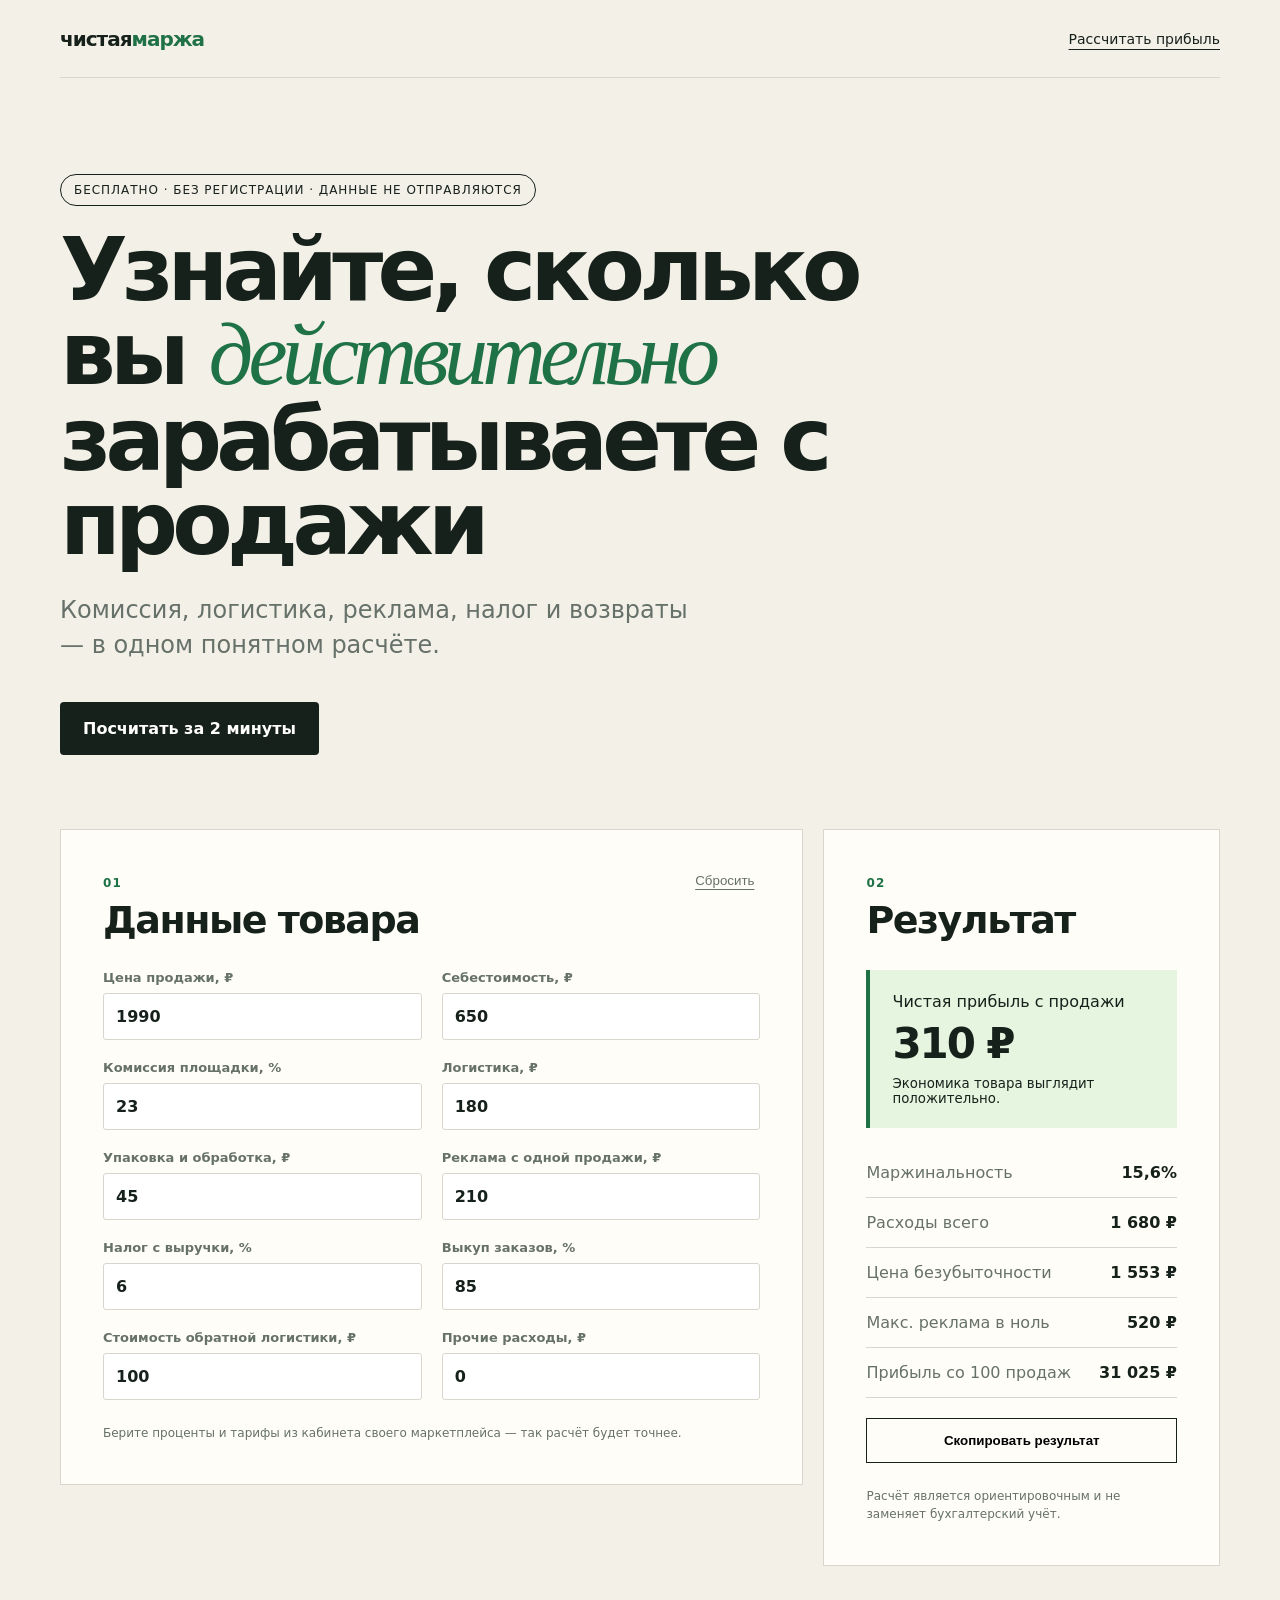
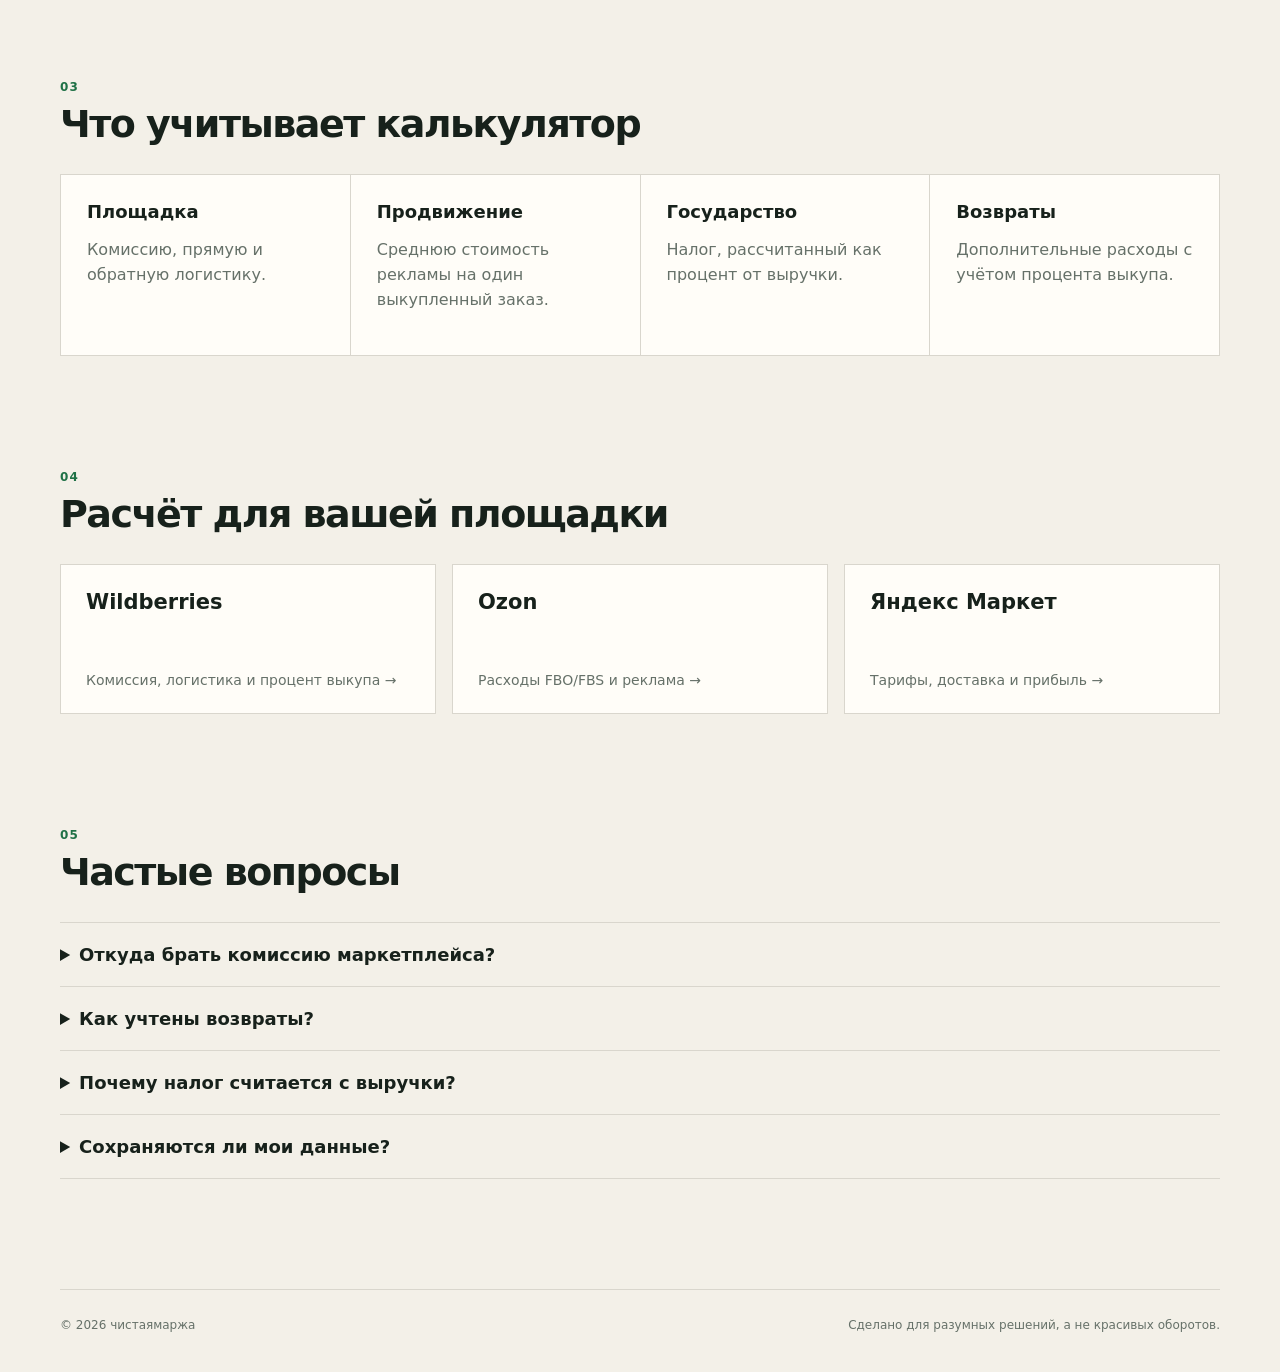
==== index.html @ b303d1b2 "Add SEO landing pages and local persistence" ====
<!doctype html>
<html lang="ru">
<head>
  <meta charset="UTF-8">
  <meta name="viewport" content="width=device-width, initial-scale=1.0">
  <meta name="description" content="Бесплатный калькулятор чистой прибыли продавца маркетплейса: комиссия, логистика, реклама, налог и возвраты.">
  <meta name="robots" content="index,follow">
  <meta property="og:title" content="Чистая маржа — калькулятор прибыли маркетплейса">
  <meta property="og:description" content="Посчитайте реальную прибыль товара с учётом комиссии, логистики, рекламы, налога и возвратов.">
  <meta property="og:type" content="website">
  <meta property="og:url" content="https://texyty.github.io/chistaya-marzha/">
  <link rel="canonical" href="https://texyty.github.io/chistaya-marzha/">
  <link rel="icon" href="favicon.svg" type="image/svg+xml">
  <title>Чистая маржа — калькулятор прибыли маркетплейса</title>
  <link rel="stylesheet" href="styles.css">
  <script type="application/ld+json">
  {"@context":"https://schema.org","@type":"WebApplication","name":"Чистая маржа","url":"https://texyty.github.io/chistaya-marzha/","applicationCategory":"BusinessApplication","operatingSystem":"Any","offers":{"@type":"Offer","price":"0","priceCurrency":"RUB"},"description":"Калькулятор чистой прибыли продавца маркетплейса."}
  </script>
</head>
<body>
  <header class="topbar">
    <a class="brand" href="#">чистая<span>маржа</span></a>
    <a class="ghost-link" href="#calculator">Рассчитать прибыль</a>
  </header>

  <main>
    <section class="hero">
      <div class="eyebrow">Бесплатно · без регистрации · данные не отправляются</div>
      <h1>Узнайте, сколько вы <em>действительно</em> зарабатываете с продажи</h1>
      <p>Комиссия, логистика, реклама, налог и возвраты — в одном понятном расчёте.</p>
      <a class="primary" href="#calculator">Посчитать за 2 минуты</a>
    </section>

    <section class="calculator" id="calculator">
      <form class="panel" id="profit-form">
        <div class="panel-heading">
          <div>
            <span class="step">01</span>
            <h2>Данные товара</h2>
          </div>
          <button class="text-button" id="reset-button" type="button">Сбросить</button>
        </div>

        <div class="fields">
          <label>Цена продажи, ₽<input name="price" type="number" min="0" step="1" value="1990" required></label>
          <label>Себестоимость, ₽<input name="cost" type="number" min="0" step="1" value="650" required></label>
          <label>Комиссия площадки, %<input name="commission" type="number" min="0" max="100" step="0.1" value="23"></label>
          <label>Логистика, ₽<input name="logistics" type="number" min="0" step="1" value="180"></label>
          <label>Упаковка и обработка, ₽<input name="handling" type="number" min="0" step="1" value="45"></label>
          <label>Реклама с одной продажи, ₽<input name="ads" type="number" min="0" step="1" value="210"></label>
          <label>Налог с выручки, %<input name="tax" type="number" min="0" max="100" step="0.1" value="6"></label>
          <label>Выкуп заказов, %<input name="buyout" type="number" min="1" max="100" step="1" value="85"></label>
          <label>Стоимость обратной логистики, ₽<input name="returnLogistics" type="number" min="0" step="1" value="100"></label>
          <label>Прочие расходы, ₽<input name="other" type="number" min="0" step="1" value="0"></label>
        </div>
        <p class="hint">Берите проценты и тарифы из кабинета своего маркетплейса — так расчёт будет точнее.</p>
      </form>

      <aside class="result panel" aria-live="polite">
        <span class="step">02</span>
        <h2>Результат</h2>
        <div class="profit-card positive" id="profit-card">
          <span>Чистая прибыль с продажи</span>
          <strong id="profit">—</strong>
          <small id="verdict">—</small>
        </div>
        <dl class="metrics">
          <div><dt>Маржинальность</dt><dd id="margin">—</dd></div>
          <div><dt>Расходы всего</dt><dd id="expenses">—</dd></div>
          <div><dt>Цена безубыточности</dt><dd id="break-even">—</dd></div>
          <div><dt>Макс. реклама в ноль</dt><dd id="max-ads">—</dd></div>
          <div><dt>Прибыль со 100 продаж</dt><dd id="profit-100">—</dd></div>
        </dl>
        <button class="secondary" id="copy-button" type="button">Скопировать результат</button>
        <p class="microcopy">Расчёт является ориентировочным и не заменяет бухгалтерский учёт.</p>
      </aside>
    </section>

    <section class="explanation">
      <span class="step">03</span>
      <h2>Что учитывает калькулятор</h2>
      <div class="cards">
        <article><b>Площадка</b><p>Комиссию, прямую и обратную логистику.</p></article>
        <article><b>Продвижение</b><p>Среднюю стоимость рекламы на один выкупленный заказ.</p></article>
        <article><b>Государство</b><p>Налог, рассчитанный как процент от выручки.</p></article>
        <article><b>Возвраты</b><p>Дополнительные расходы с учётом процента выкупа.</p></article>
      </div>
    </section>

    <section class="marketplaces">
      <span class="step">04</span>
      <h2>Расчёт для вашей площадки</h2>
      <div class="platform-links">
        <a href="kalkulyator-wildberries.html"><b>Wildberries</b><span>Комиссия, логистика и процент выкупа →</span></a>
        <a href="kalkulyator-ozon.html"><b>Ozon</b><span>Расходы FBO/FBS и реклама →</span></a>
        <a href="kalkulyator-yandex-market.html"><b>Яндекс Маркет</b><span>Тарифы, доставка и прибыль →</span></a>
      </div>
    </section>

    <section class="faq">
      <span class="step">05</span>
      <h2>Частые вопросы</h2>
      <details><summary>Откуда брать комиссию маркетплейса?</summary><p>Из актуального раздела тарифов в личном кабинете. Комиссия зависит от площадки, категории товара и схемы работы.</p></details>
      <details><summary>Как учтены возвраты?</summary><p>Калькулятор оценивает расходы на обратную логистику относительно одной успешной продажи с учётом указанного процента выкупа.</p></details>
      <details><summary>Почему налог считается с выручки?</summary><p>Такой расчёт подходит для налоговых режимов, где базой является доход. Если налог считается иначе, внесите его среднюю сумму в прочие расходы.</p></details>
      <details><summary>Сохраняются ли мои данные?</summary><p>Значения сохраняются только в браузере на вашем устройстве и не передаются на сервер.</p></details>
    </section>
  </main>

  <footer><span>© 2026 чистаямаржа</span><span>Сделано для разумных решений, а не красивых оборотов.</span></footer>
  <script src="app.js"></script>
</body>
</html>
---- styles.css ----
:root {
  --ink: #17211b;
  --muted: #667169;
  --paper: #f3f0e8;
  --card: #fffdf8;
  --line: #d9d6cd;
  --green: #1f7146;
  --lime: #d9ff68;
  --red: #a3392f;
}
* { box-sizing: border-box; }
html { scroll-behavior: smooth; }
body { margin: 0; background: var(--paper); color: var(--ink); font-family: Inter, ui-sans-serif, system-ui, -apple-system, "Segoe UI", sans-serif; }
.topbar, main, footer { width: min(1160px, calc(100% - 40px)); margin-inline: auto; }
.topbar { height: 78px; display: flex; align-items: center; justify-content: space-between; border-bottom: 1px solid var(--line); }
.brand { color: var(--ink); text-decoration: none; font-size: 20px; font-weight: 850; letter-spacing: -1px; }
.brand span { color: var(--green); }
.ghost-link { color: var(--ink); text-underline-offset: 5px; font-size: 14px; }
.hero { padding: 96px 0 74px; max-width: 900px; }
.eyebrow { display: inline-block; margin-bottom: 22px; border: 1px solid var(--ink); border-radius: 999px; padding: 8px 13px; font-size: 12px; text-transform: uppercase; letter-spacing: .08em; }
h1 { font-size: clamp(45px, 7vw, 88px); letter-spacing: -.065em; line-height: .96; margin: 0 0 26px; }
h1 em { color: var(--green); font-family: Georgia, serif; font-weight: 500; }
.hero p { max-width: 650px; color: var(--muted); font-size: clamp(18px, 2.2vw, 24px); line-height: 1.45; }
.primary { display: inline-block; margin-top: 16px; padding: 17px 23px; background: var(--ink); color: white; border-radius: 4px; text-decoration: none; font-weight: 750; }
.calculator { display: grid; grid-template-columns: minmax(0, 1.5fr) minmax(320px, .8fr); gap: 20px; align-items: start; }
.panel { background: var(--card); border: 1px solid var(--line); padding: clamp(22px, 4vw, 42px); }
.panel-heading { display: flex; justify-content: space-between; align-items: start; }
.step { font-size: 12px; font-weight: 800; color: var(--green); letter-spacing: .1em; }
h2 { font-size: clamp(26px, 3vw, 38px); margin: 7px 0 28px; letter-spacing: -.04em; }
.text-button { border: 0; background: transparent; text-decoration: underline; text-underline-offset: 4px; color: var(--muted); cursor: pointer; }
.fields { display: grid; grid-template-columns: 1fr 1fr; gap: 20px; }
label { color: var(--muted); font-size: 13px; font-weight: 650; }
input { width: 100%; margin-top: 8px; border: 1px solid var(--line); border-radius: 3px; padding: 13px 12px; background: white; color: var(--ink); font: inherit; font-size: 16px; outline: none; }
input:focus { border-color: var(--green); box-shadow: 0 0 0 3px rgba(31, 113, 70, .1); }
.hint, .microcopy { color: var(--muted); font-size: 12px; line-height: 1.5; margin: 24px 0 0; }
.result { position: sticky; top: 20px; }
.profit-card { padding: 22px; background: #e5f5df; border-left: 4px solid var(--green); }
.profit-card.negative { background: #f9e4df; border-color: var(--red); }
.profit-card span, .profit-card small { display: block; }
.profit-card strong { display: block; margin: 8px 0; font-size: 42px; letter-spacing: -.05em; }
.metrics { margin: 20px 0; }
.metrics div { display: flex; justify-content: space-between; gap: 20px; padding: 15px 0; border-bottom: 1px solid var(--line); }
.metrics dt { color: var(--muted); }
.metrics dd { margin: 0; font-weight: 750; text-align: right; }
.secondary { width: 100%; border: 1px solid var(--ink); background: transparent; padding: 14px; font-weight: 750; cursor: pointer; }
.secondary:hover { background: var(--ink); color: white; }
.explanation { padding: 110px 0; }
.cards { display: grid; grid-template-columns: repeat(4, 1fr); gap: 1px; background: var(--line); border: 1px solid var(--line); }
.cards article { background: var(--card); padding: 26px; min-height: 160px; }
.cards b { font-size: 18px; }
.cards p { color: var(--muted); line-height: 1.55; }
.marketplaces, .faq { padding: 0 0 110px; }
.platform-links { display: grid; grid-template-columns: repeat(3, 1fr); gap: 16px; }
.platform-links a { display: flex; min-height: 150px; flex-direction: column; justify-content: space-between; padding: 25px; border: 1px solid var(--line); background: var(--card); color: var(--ink); text-decoration: none; transition: transform .18s ease, border-color .18s ease; }
.platform-links a:hover { transform: translateY(-3px); border-color: var(--green); }
.platform-links b { font-size: 21px; }
.platform-links span { color: var(--muted); font-size: 14px; }
.faq details { border-top: 1px solid var(--line); padding: 21px 0; }
.faq details:last-child { border-bottom: 1px solid var(--line); }
.faq summary { cursor: pointer; font-size: 18px; font-weight: 750; }
.faq details p { max-width: 760px; color: var(--muted); line-height: 1.6; }
.platform-page { max-width: 820px; padding: 90px 0 120px; }
.platform-page h1 { font-size: clamp(42px, 7vw, 76px); }
.platform-page h2 { margin-top: 55px; }
.platform-page p, .platform-page li { color: var(--muted); font-size: 17px; line-height: 1.7; }
.platform-page .primary { margin: 20px 0; }
footer { display: flex; justify-content: space-between; gap: 20px; padding: 28px 0 40px; border-top: 1px solid var(--line); color: var(--muted); font-size: 12px; }
@media (max-width: 820px) {
  .hero { padding-top: 64px; }
  .calculator { grid-template-columns: 1fr; }
  .result { position: static; }
  .cards { grid-template-columns: 1fr 1fr; }
  .platform-links { grid-template-columns: 1fr; }
}
@media (max-width: 520px) {
  .topbar, main, footer { width: min(100% - 24px, 1160px); }
  .fields, .cards { grid-template-columns: 1fr; }
  .panel { padding: 22px 18px; }
  footer { flex-direction: column; }
}
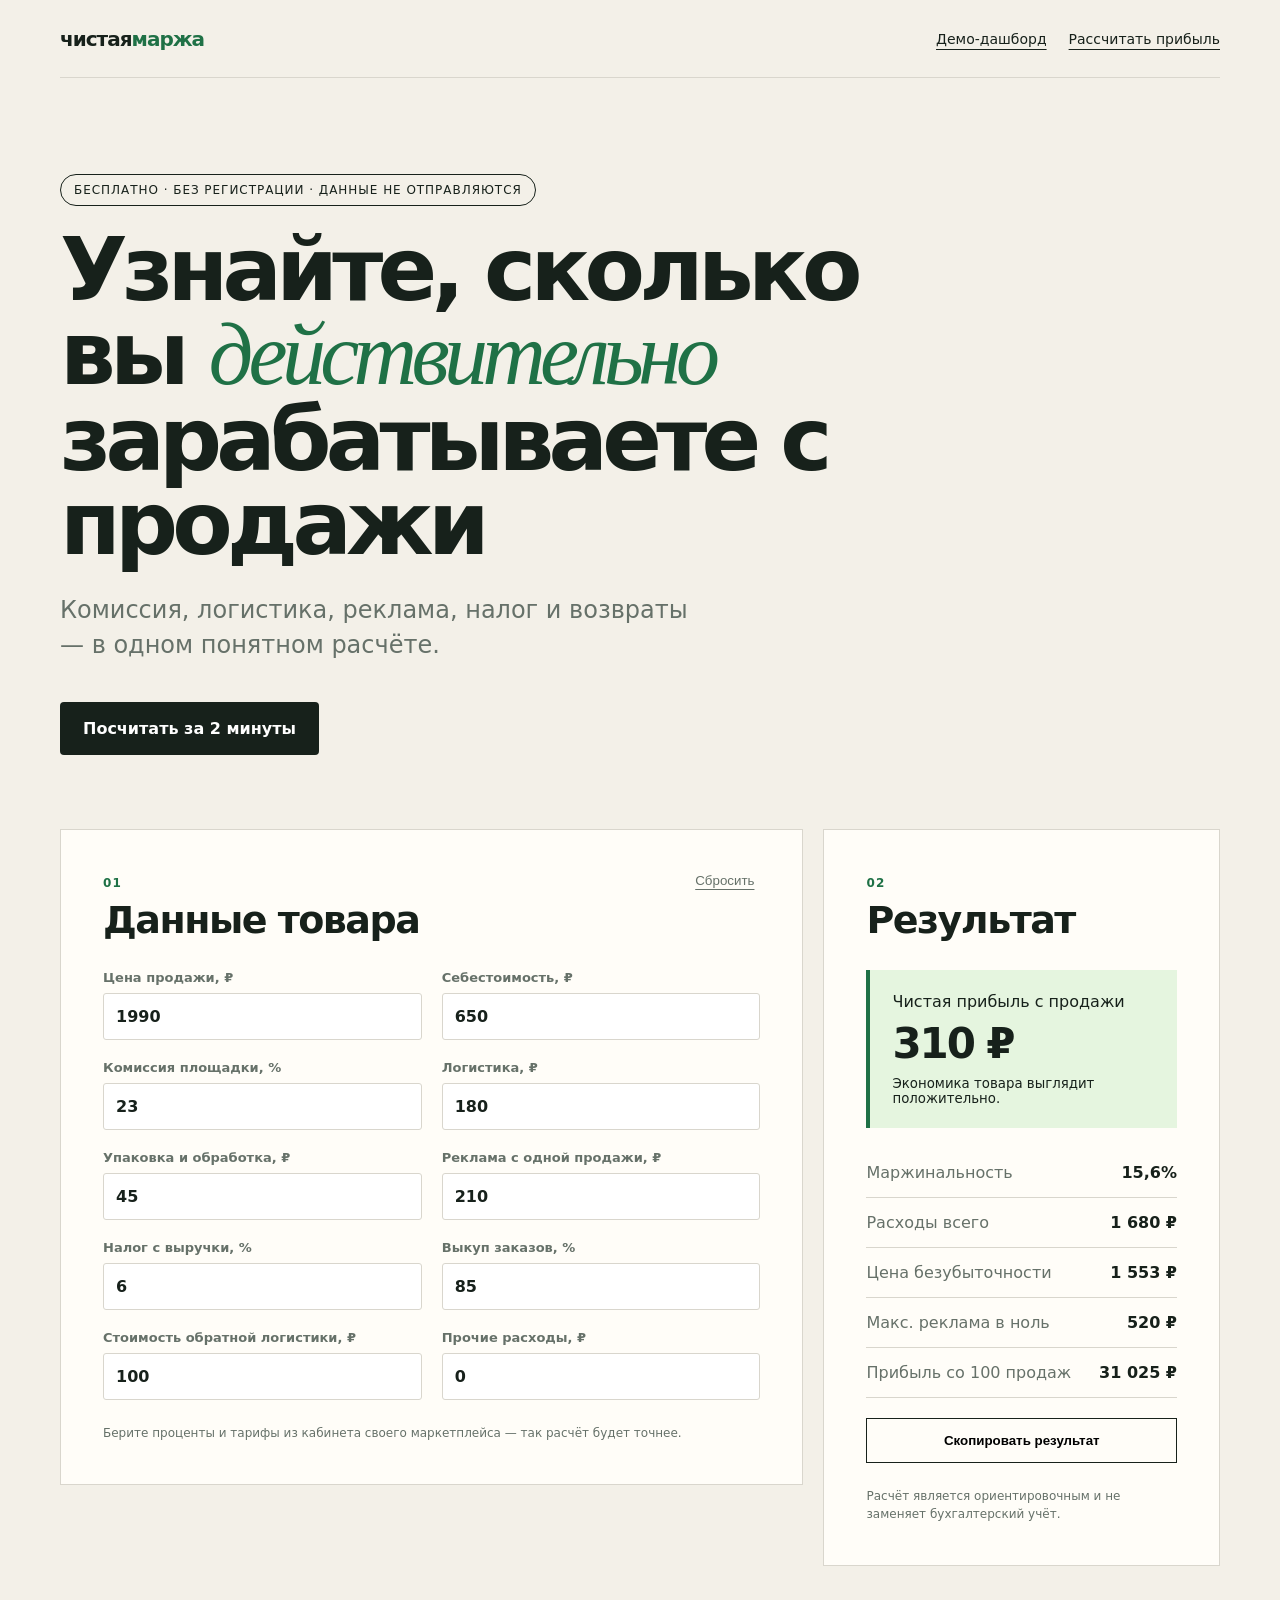
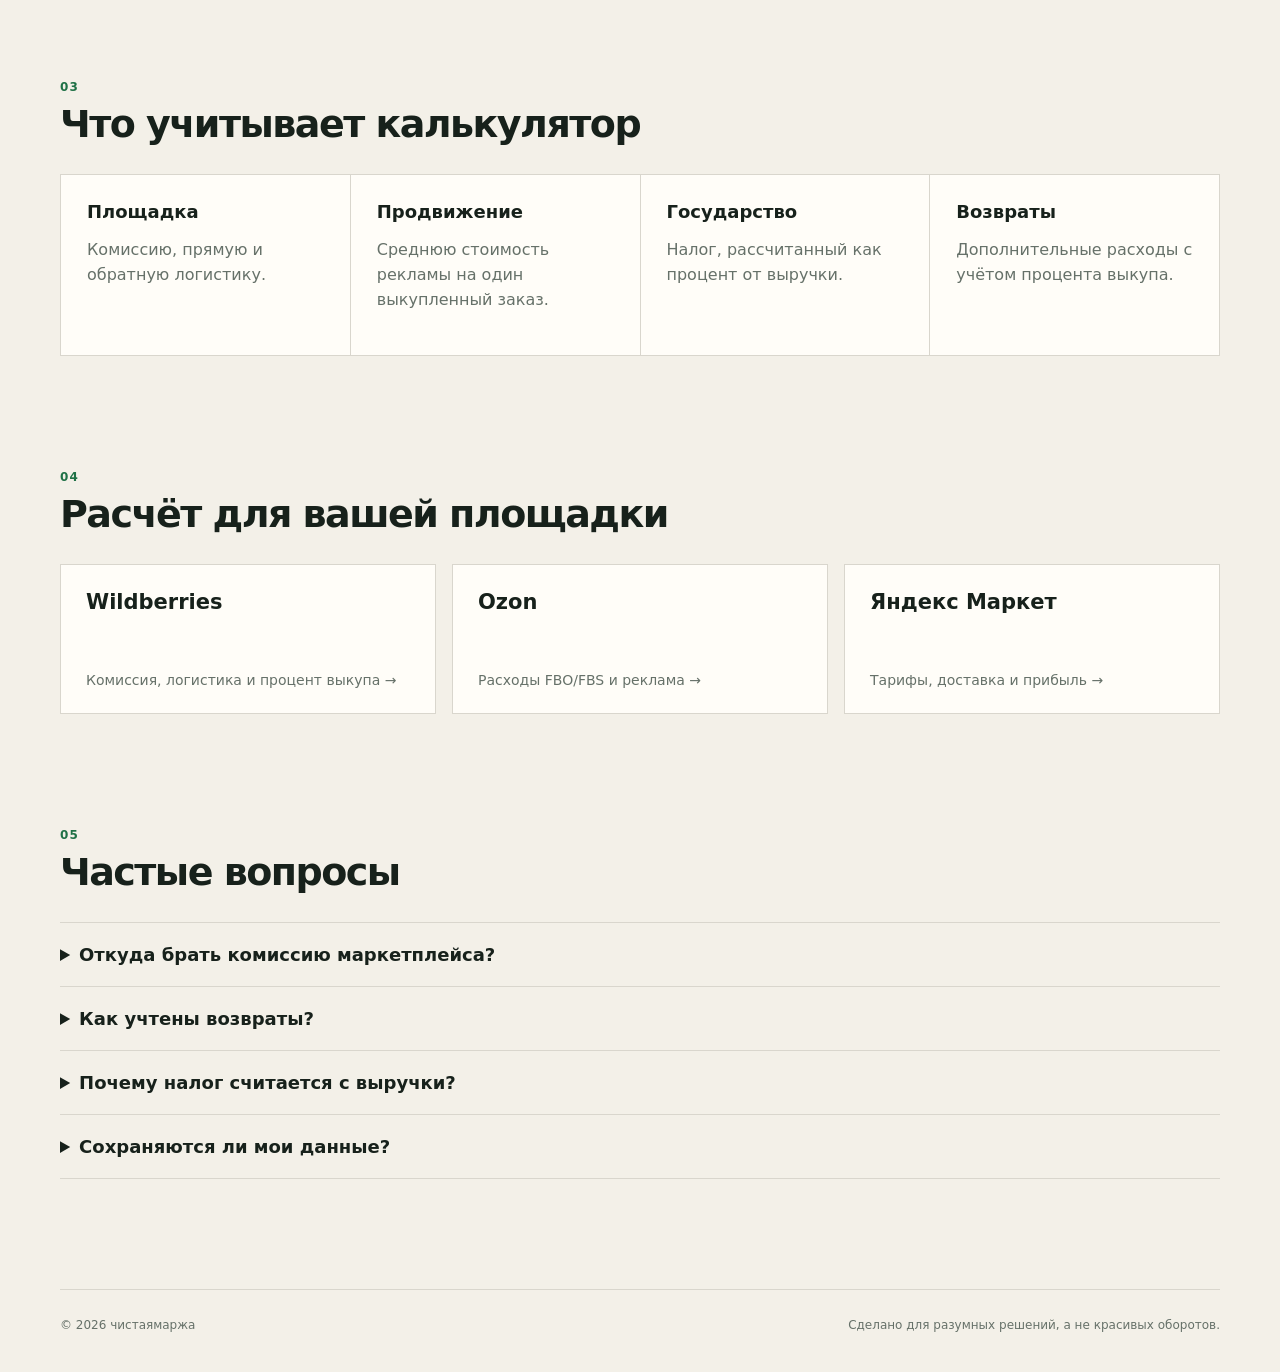
==== commit ef8e8203: "Add Ozon profitability dashboard demo" ====
--- a/index.html
+++ b/index.html
@@ -20,7 +20,7 @@
 <body>
   <header class="topbar">
     <a class="brand" href="#">чистая<span>маржа</span></a>
-    <a class="ghost-link" href="#calculator">Рассчитать прибыль</a>
+    <nav class="header-links"><a href="dashboard.html">Демо-дашборд</a><a class="ghost-link" href="#calculator">Рассчитать прибыль</a></nav>
   </header>
 
   <main>
--- a/styles.css
+++ b/styles.css
@@ -16,6 +16,8 @@
 .brand { color: var(--ink); text-decoration: none; font-size: 20px; font-weight: 850; letter-spacing: -1px; }
 .brand span { color: var(--green); }
 .ghost-link { color: var(--ink); text-underline-offset: 5px; font-size: 14px; }
+.header-links { display: flex; align-items: center; gap: 22px; }
+.header-links a { color: var(--ink); font-size: 14px; text-underline-offset: 5px; }
 .hero { padding: 96px 0 74px; max-width: 900px; }
 .eyebrow { display: inline-block; margin-bottom: 22px; border: 1px solid var(--ink); border-radius: 999px; padding: 8px 13px; font-size: 12px; text-transform: uppercase; letter-spacing: .08em; }
 h1 { font-size: clamp(45px, 7vw, 88px); letter-spacing: -.065em; line-height: .96; margin: 0 0 26px; }
@@ -77,4 +79,5 @@
   .fields, .cards { grid-template-columns: 1fr; }
   .panel { padding: 22px 18px; }
   footer { flex-direction: column; }
+  .header-links a:first-child { display: none; }
 }
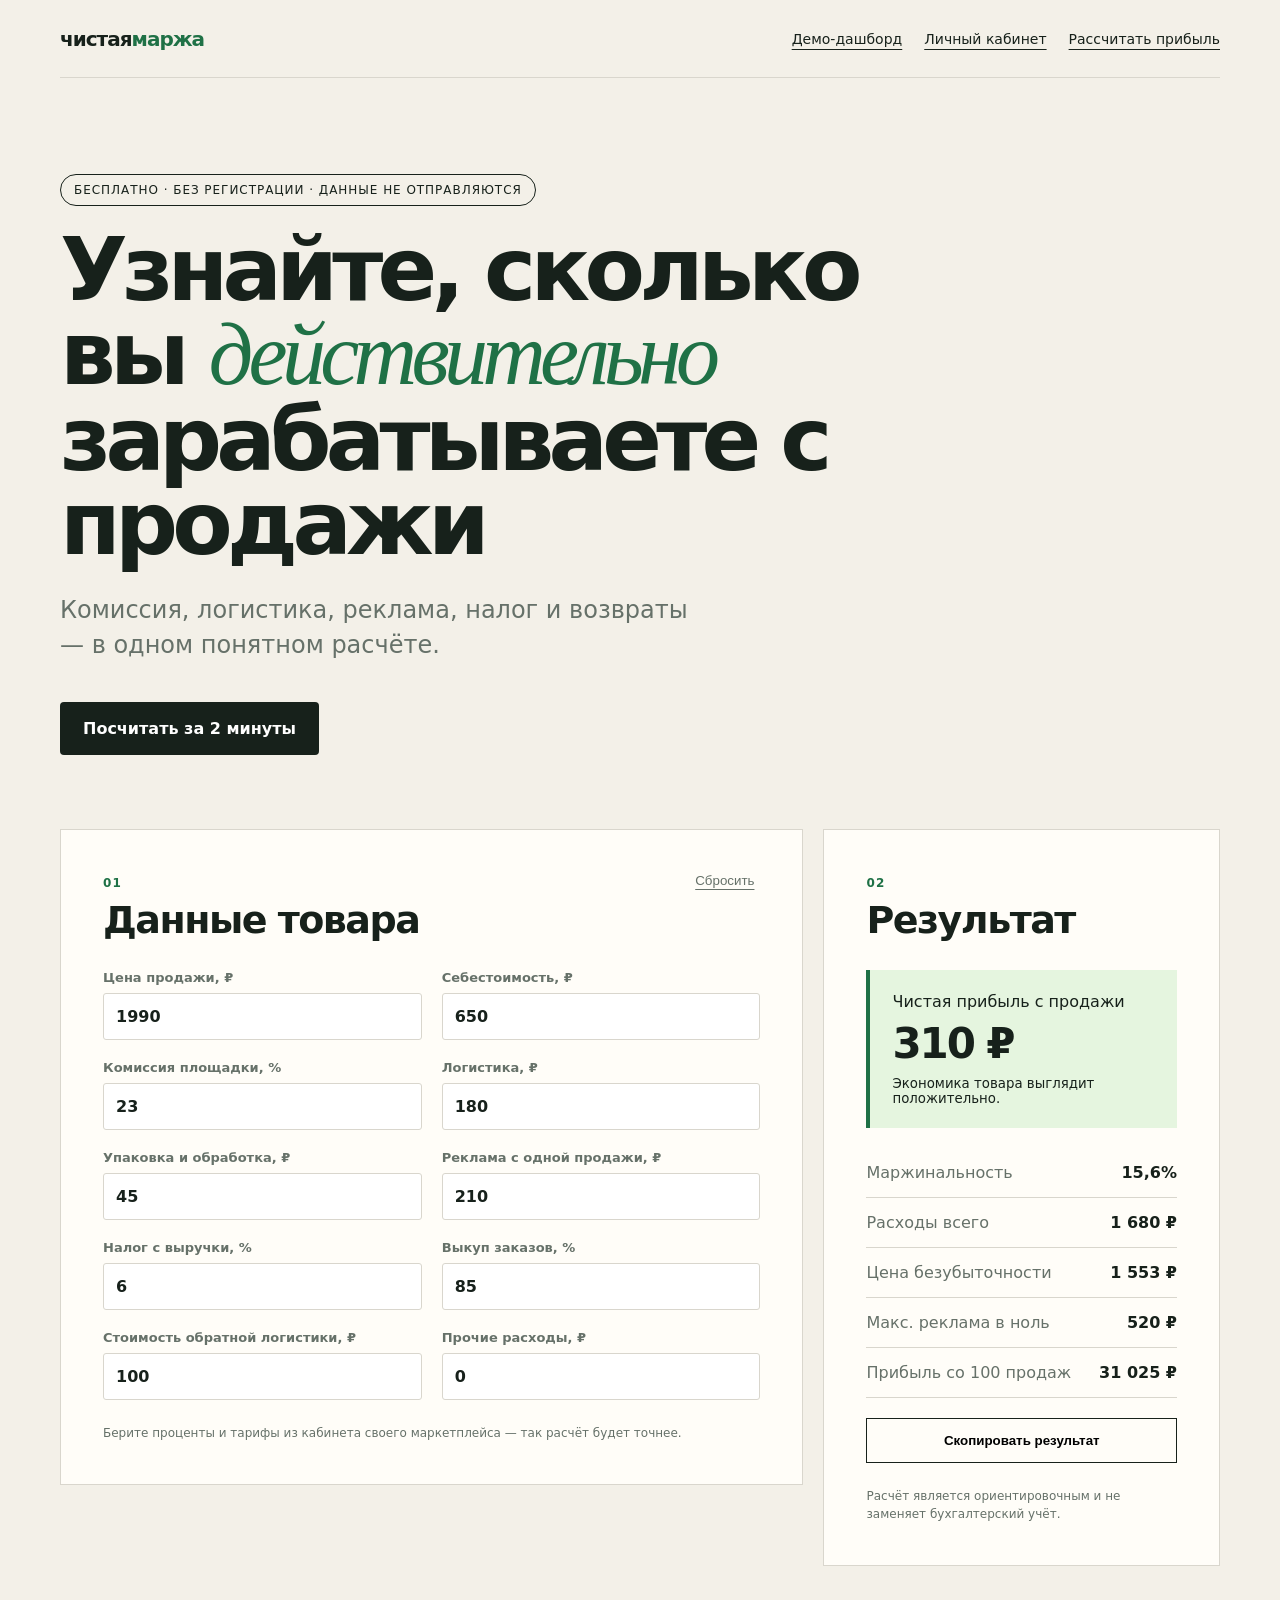
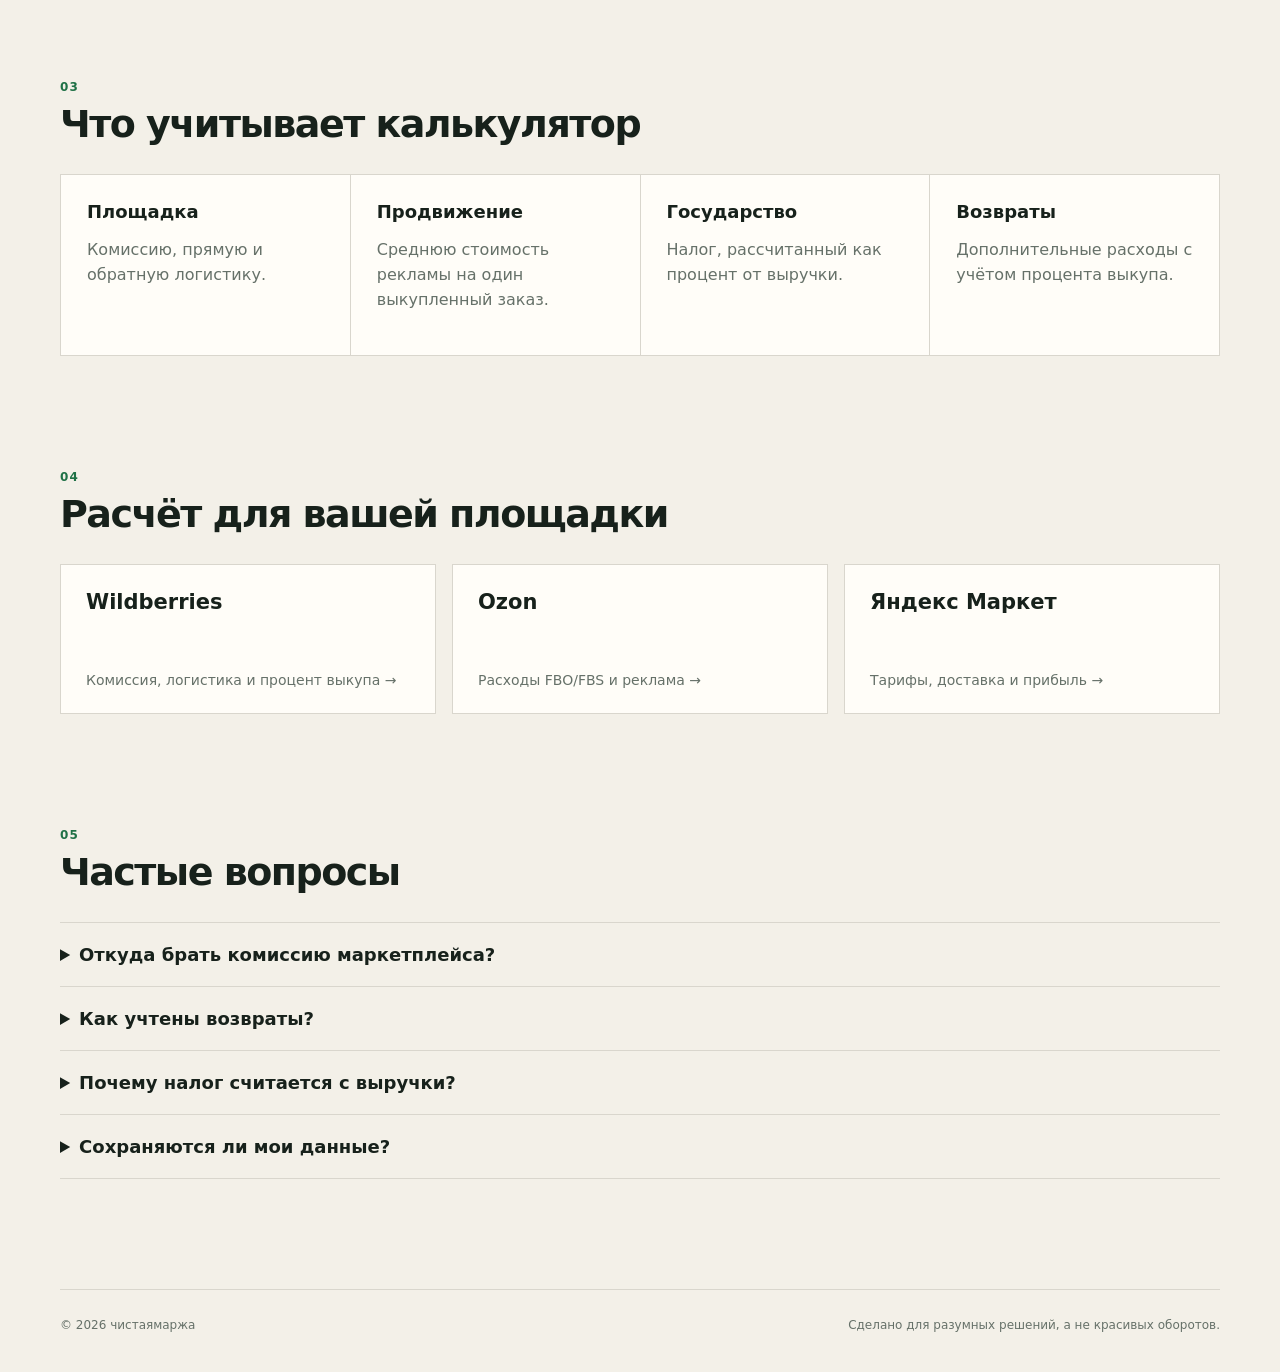
==== commit 066ff046: "Add account auth subscription UI and database schema" ====
--- a/index.html
+++ b/index.html
@@ -20,7 +20,7 @@
 <body>
   <header class="topbar">
     <a class="brand" href="#">чистая<span>маржа</span></a>
-    <nav class="header-links"><a href="dashboard.html">Демо-дашборд</a><a class="ghost-link" href="#calculator">Рассчитать прибыль</a></nav>
+    <nav class="header-links"><a href="dashboard.html">Демо-дашборд</a><a href="auth.html">Личный кабинет</a><a class="ghost-link" href="#calculator">Рассчитать прибыль</a></nav>
   </header>
 
   <main>
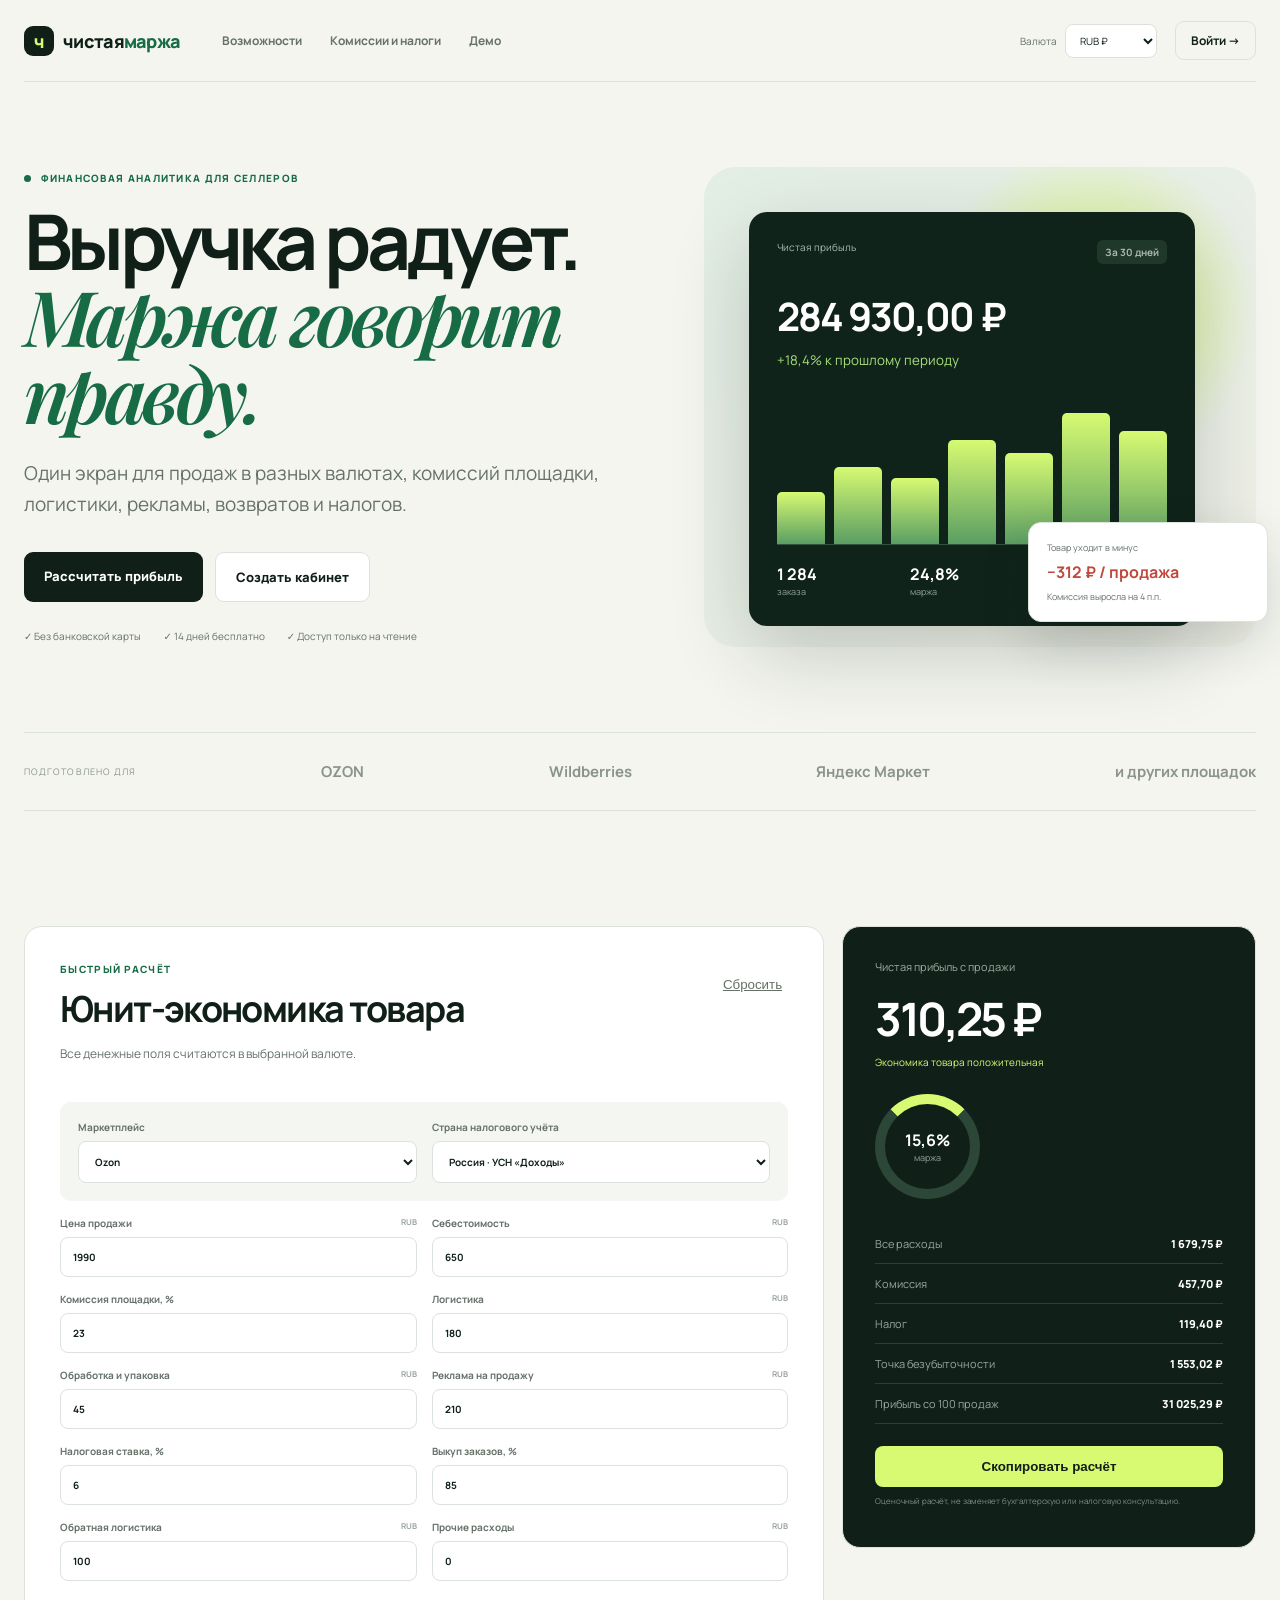
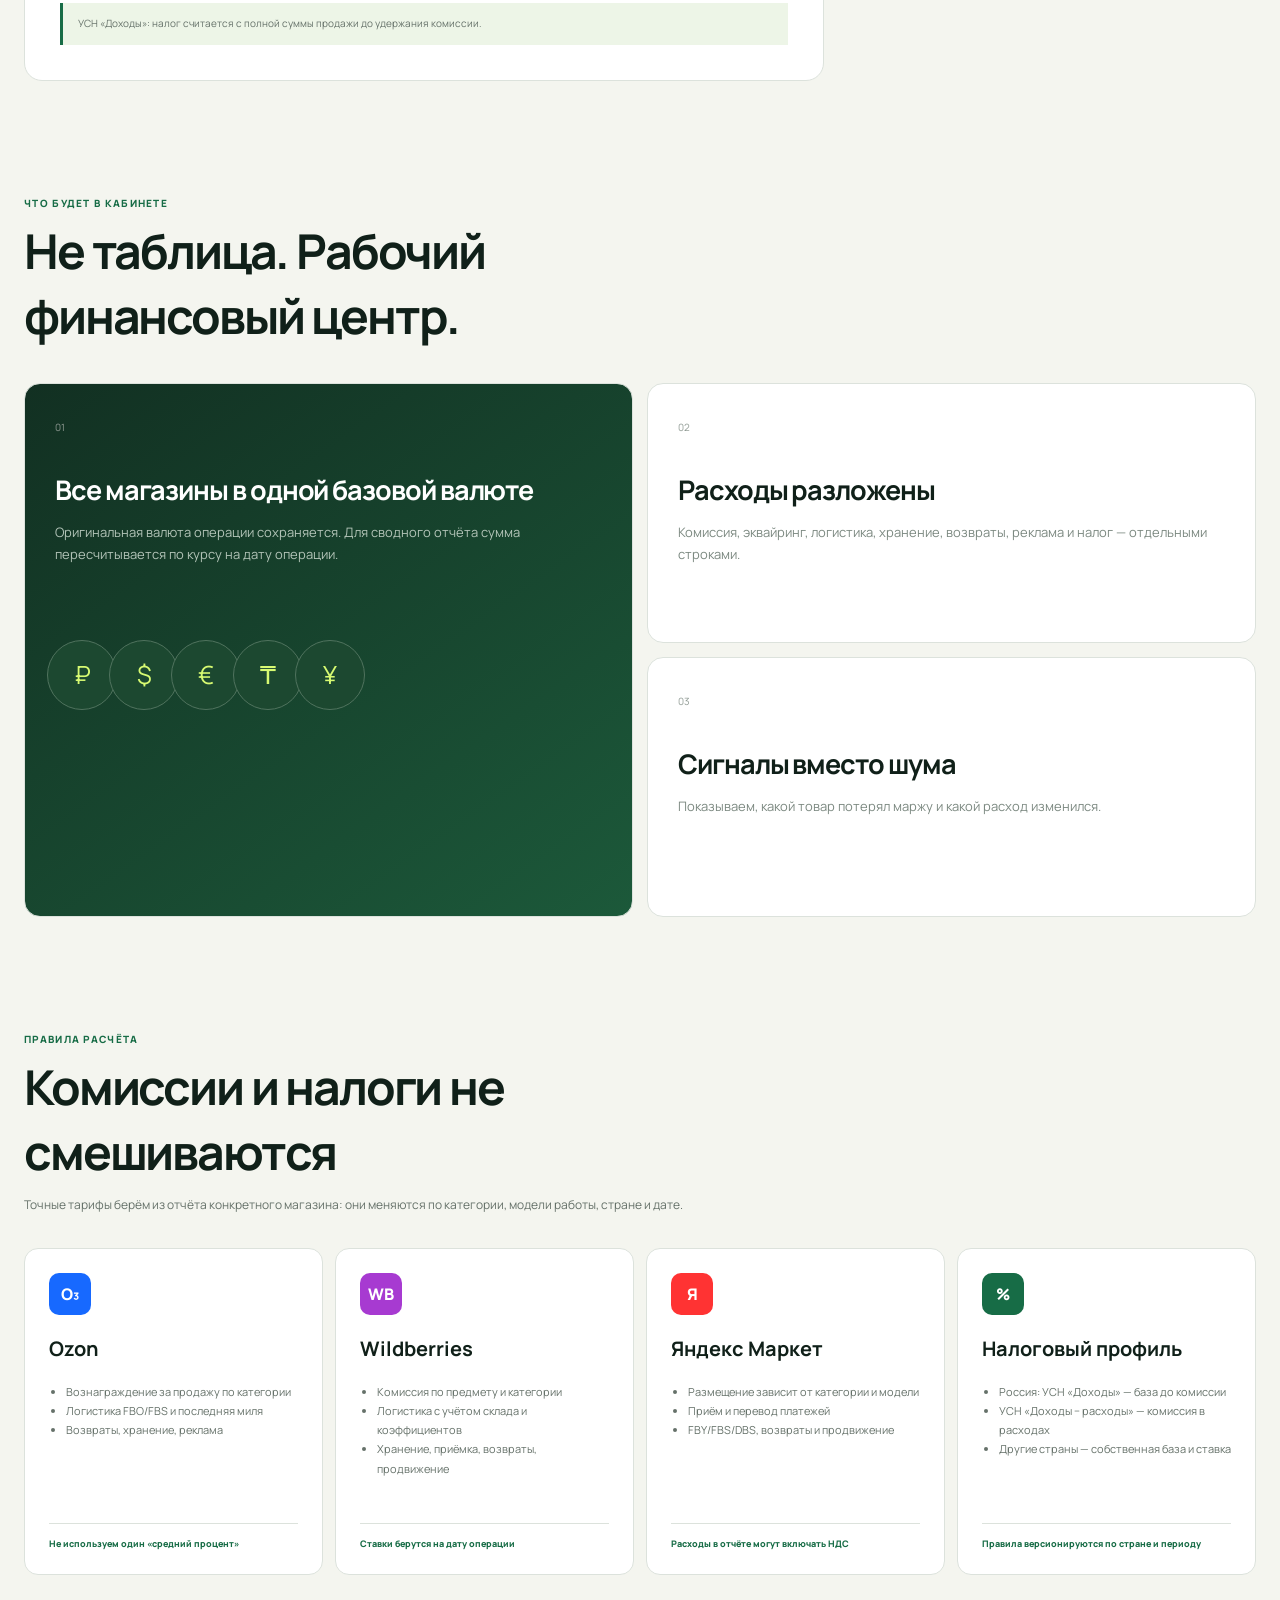
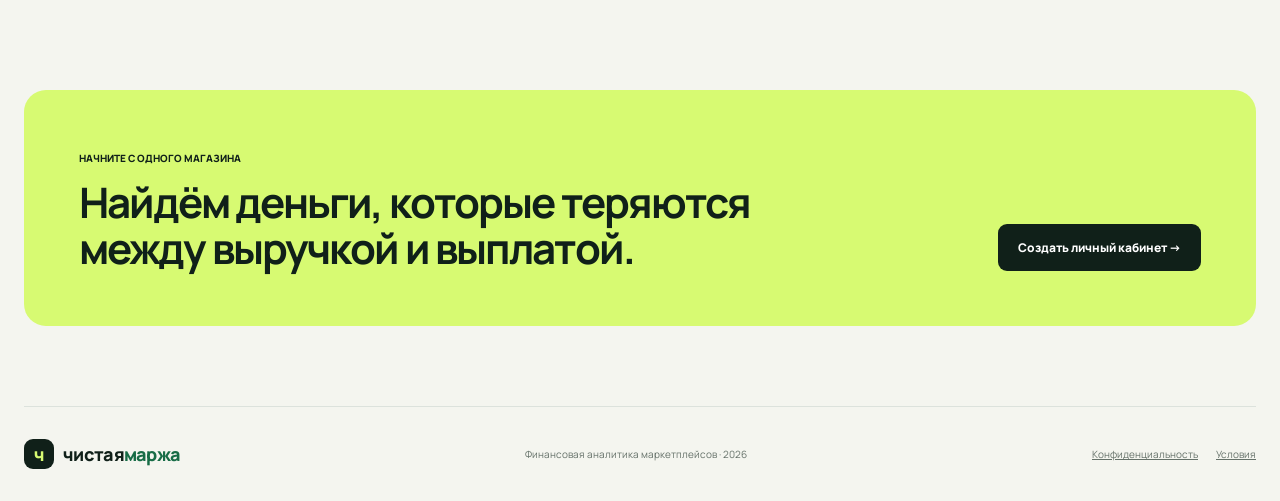
==== commit b6c940e7: "Redesign site with multi-currency tax profiles" ====
--- a/index.html
+++ b/index.html
@@ -1,113 +1,18 @@
 <!doctype html>
-<html lang="ru">
-<head>
-  <meta charset="UTF-8">
-  <meta name="viewport" content="width=device-width, initial-scale=1.0">
-  <meta name="description" content="Бесплатный калькулятор чистой прибыли продавца маркетплейса: комиссия, логистика, реклама, налог и возвраты.">
-  <meta name="robots" content="index,follow">
-  <meta property="og:title" content="Чистая маржа — калькулятор прибыли маркетплейса">
-  <meta property="og:description" content="Посчитайте реальную прибыль товара с учётом комиссии, логистики, рекламы, налога и возвратов.">
-  <meta property="og:type" content="website">
-  <meta property="og:url" content="https://texyty.github.io/chistaya-marzha/">
-  <link rel="canonical" href="https://texyty.github.io/chistaya-marzha/">
-  <link rel="icon" href="favicon.svg" type="image/svg+xml">
-  <title>Чистая маржа — калькулятор прибыли маркетплейса</title>
-  <link rel="stylesheet" href="styles.css">
-  <script type="application/ld+json">
-  {"@context":"https://schema.org","@type":"WebApplication","name":"Чистая маржа","url":"https://texyty.github.io/chistaya-marzha/","applicationCategory":"BusinessApplication","operatingSystem":"Any","offers":{"@type":"Offer","price":"0","priceCurrency":"RUB"},"description":"Калькулятор чистой прибыли продавца маркетплейса."}
-  </script>
-</head>
+<html lang="ru"><head><meta charset="UTF-8"><meta name="viewport" content="width=device-width,initial-scale=1"><meta name="description" content="Калькулятор реальной прибыли продавца маркетплейса с учётом комиссий, логистики, налогов, рекламы и возвратов."><meta name="robots" content="index,follow"><meta property="og:title" content="Чистая маржа — прибыль маркетплейсов без иллюзий"><meta property="og:type" content="website"><meta property="og:url" content="https://texyty.github.io/chistaya-marzha/"><link rel="canonical" href="https://texyty.github.io/chistaya-marzha/"><link rel="icon" href="favicon.svg" type="image/svg+xml"><title>Чистая маржа — аналитика прибыли маркетплейсов</title><link rel="stylesheet" href="styles.css"></head>
 <body>
-  <header class="topbar">
-    <a class="brand" href="#">чистая<span>маржа</span></a>
-    <nav class="header-links"><a href="dashboard.html">Демо-дашборд</a><a href="auth.html">Личный кабинет</a><a class="ghost-link" href="#calculator">Рассчитать прибыль</a></nav>
-  </header>
+<header class="topbar"><a class="brand" href="index.html"><i>ч</i> чистая<span>маржа</span></a><nav><a href="#how">Возможности</a><a href="#rates">Комиссии и налоги</a><a href="dashboard.html">Демо</a></nav><div class="top-actions"><label class="currency-control"><span>Валюта</span><select id="currency"><option value="RUB">RUB ₽</option><option value="USD">USD $</option><option value="EUR">EUR €</option><option value="KZT">KZT ₸</option><option value="BYN">BYN Br</option><option value="CNY">CNY ¥</option><option value="AED">AED د.إ</option><option value="TRY">TRY ₺</option></select></label><a class="login-link" href="auth.html">Войти →</a></div></header>
 
-  <main>
-    <section class="hero">
-      <div class="eyebrow">Бесплатно · без регистрации · данные не отправляются</div>
-      <h1>Узнайте, сколько вы <em>действительно</em> зарабатываете с продажи</h1>
-      <p>Комиссия, логистика, реклама, налог и возвраты — в одном понятном расчёте.</p>
-      <a class="primary" href="#calculator">Посчитать за 2 минуты</a>
-    </section>
+<main>
+<section class="hero"><div class="hero-copy"><div class="eyebrow"><span></span> Финансовая аналитика для селлеров</div><h1>Выручка радует.<br><em>Маржа говорит правду.</em></h1><p>Один экран для продаж в разных валютах, комиссий площадки, логистики, рекламы, возвратов и налогов.</p><div class="hero-actions"><a class="primary" href="#calculator">Рассчитать прибыль</a><a class="secondary-link" href="auth.html">Создать кабинет</a></div><div class="trust-row"><span>✓ Без банковской карты</span><span>✓ 14 дней бесплатно</span><span>✓ Доступ только на чтение</span></div></div><div class="hero-visual"><div class="mini-window"><div class="window-head"><span>Чистая прибыль</span><b>За 30 дней</b></div><strong id="hero-money">284 930 ₽</strong><small>+18,4% к прошлому периоду</small><div class="bars"><i style="height:35%"></i><i style="height:52%"></i><i style="height:44%"></i><i style="height:70%"></i><i style="height:61%"></i><i style="height:88%"></i><i style="height:76%"></i></div><div class="mini-metrics"><span><b>1 284</b>заказа</span><span><b>24,8%</b>маржа</span><span><b>3</b>магазина</span></div></div><div class="float-card"><span>Товар уходит в минус</span><b>−312 ₽ / продажа</b><small>Комиссия выросла на 4 п.п.</small></div></div></section>
 
-    <section class="calculator" id="calculator">
-      <form class="panel" id="profit-form">
-        <div class="panel-heading">
-          <div>
-            <span class="step">01</span>
-            <h2>Данные товара</h2>
-          </div>
-          <button class="text-button" id="reset-button" type="button">Сбросить</button>
-        </div>
+<section class="logos"><span>Подготовлено для</span><b>OZON</b><b>Wildberries</b><b>Яндекс Маркет</b><b>и других площадок</b></section>
 
-        <div class="fields">
-          <label>Цена продажи, ₽<input name="price" type="number" min="0" step="1" value="1990" required></label>
-          <label>Себестоимость, ₽<input name="cost" type="number" min="0" step="1" value="650" required></label>
-          <label>Комиссия площадки, %<input name="commission" type="number" min="0" max="100" step="0.1" value="23"></label>
-          <label>Логистика, ₽<input name="logistics" type="number" min="0" step="1" value="180"></label>
-          <label>Упаковка и обработка, ₽<input name="handling" type="number" min="0" step="1" value="45"></label>
-          <label>Реклама с одной продажи, ₽<input name="ads" type="number" min="0" step="1" value="210"></label>
-          <label>Налог с выручки, %<input name="tax" type="number" min="0" max="100" step="0.1" value="6"></label>
-          <label>Выкуп заказов, %<input name="buyout" type="number" min="1" max="100" step="1" value="85"></label>
-          <label>Стоимость обратной логистики, ₽<input name="returnLogistics" type="number" min="0" step="1" value="100"></label>
-          <label>Прочие расходы, ₽<input name="other" type="number" min="0" step="1" value="0"></label>
-        </div>
-        <p class="hint">Берите проценты и тарифы из кабинета своего маркетплейса — так расчёт будет точнее.</p>
-      </form>
+<section class="calculator" id="calculator"><form class="calc-panel" id="profit-form"><div class="section-kicker">Быстрый расчёт</div><div class="calc-title"><div><h2>Юнит-экономика товара</h2><p>Все денежные поля считаются в выбранной валюте.</p></div><button id="reset-button" type="button">Сбросить</button></div><div class="context-row"><label>Маркетплейс<select name="marketplace"><option>Ozon</option><option>Wildberries</option><option>Яндекс Маркет</option><option>Amazon</option><option>Kaspi</option><option>Другая площадка</option></select></label><label>Страна налогового учёта<select id="tax-profile" name="taxProfile"><option value="ru_usn_income">Россия · УСН «Доходы»</option><option value="ru_usn_profit">Россия · УСН «Доходы − расходы»</option><option value="none">Без автоматического налога</option><option value="custom">Другая страна / свой режим</option></select></label></div><div class="fields"><label>Цена продажи <span data-currency-label>RUB</span><input name="price" type="number" min="0" step="0.01" value="1990" required></label><label>Себестоимость <span data-currency-label>RUB</span><input name="cost" type="number" min="0" step="0.01" value="650" required></label><label>Комиссия площадки, %<input name="commission" type="number" min="0" max="100" step="0.1" value="23"></label><label>Логистика <span data-currency-label>RUB</span><input name="logistics" type="number" min="0" step="0.01" value="180"></label><label>Обработка и упаковка <span data-currency-label>RUB</span><input name="handling" type="number" min="0" step="0.01" value="45"></label><label>Реклама на продажу <span data-currency-label>RUB</span><input name="ads" type="number" min="0" step="0.01" value="210"></label><label>Налоговая ставка, %<input name="tax" type="number" min="0" max="100" step="0.1" value="6"></label><label>Выкуп заказов, %<input name="buyout" type="number" min="1" max="100" step="1" value="85"></label><label>Обратная логистика <span data-currency-label>RUB</span><input name="returnLogistics" type="number" min="0" step="0.01" value="100"></label><label>Прочие расходы <span data-currency-label>RUB</span><input name="other" type="number" min="0" step="0.01" value="0"></label></div><div class="calc-note" id="tax-note">УСН «Доходы»: налог считается с полной суммы продажи до удержания комиссии.</div></form><aside class="result-panel" aria-live="polite"><div class="result-label">Чистая прибыль с продажи</div><strong id="profit">—</strong><div class="profit-state" id="verdict">—</div><div class="margin-ring"><div><b id="margin">—</b><span>маржа</span></div></div><dl><div><dt>Все расходы</dt><dd id="expenses">—</dd></div><div><dt>Комиссия</dt><dd id="commission-value">—</dd></div><div><dt>Налог</dt><dd id="tax-value">—</dd></div><div><dt>Точка безубыточности</dt><dd id="break-even">—</dd></div><div><dt>Прибыль со 100 продаж</dt><dd id="profit-100">—</dd></div></dl><button id="copy-button" type="button">Скопировать расчёт</button><p>Оценочный расчёт, не заменяет бухгалтерскую или налоговую консультацию.</p></aside></section>
 
-      <aside class="result panel" aria-live="polite">
-        <span class="step">02</span>
-        <h2>Результат</h2>
-        <div class="profit-card positive" id="profit-card">
-          <span>Чистая прибыль с продажи</span>
-          <strong id="profit">—</strong>
-          <small id="verdict">—</small>
-        </div>
-        <dl class="metrics">
-          <div><dt>Маржинальность</dt><dd id="margin">—</dd></div>
-          <div><dt>Расходы всего</dt><dd id="expenses">—</dd></div>
-          <div><dt>Цена безубыточности</dt><dd id="break-even">—</dd></div>
-          <div><dt>Макс. реклама в ноль</dt><dd id="max-ads">—</dd></div>
-          <div><dt>Прибыль со 100 продаж</dt><dd id="profit-100">—</dd></div>
-        </dl>
-        <button class="secondary" id="copy-button" type="button">Скопировать результат</button>
-        <p class="microcopy">Расчёт является ориентировочным и не заменяет бухгалтерский учёт.</p>
-      </aside>
-    </section>
+<section class="features" id="how"><div class="section-head"><div class="section-kicker">Что будет в кабинете</div><h2>Не таблица. Рабочий финансовый центр.</h2></div><div class="feature-grid"><article class="feature-wide"><span>01</span><h3>Все магазины в одной базовой валюте</h3><p>Оригинальная валюта операции сохраняется. Для сводного отчёта сумма пересчитывается по курсу на дату операции.</p><div class="currency-stack"><i>₽</i><i>$</i><i>€</i><i>₸</i><i>¥</i></div></article><article><span>02</span><h3>Расходы разложены</h3><p>Комиссия, эквайринг, логистика, хранение, возвраты, реклама и налог — отдельными строками.</p></article><article><span>03</span><h3>Сигналы вместо шума</h3><p>Показываем, какой товар потерял маржу и какой расход изменился.</p></article></div></section>
 
-    <section class="explanation">
-      <span class="step">03</span>
-      <h2>Что учитывает калькулятор</h2>
-      <div class="cards">
-        <article><b>Площадка</b><p>Комиссию, прямую и обратную логистику.</p></article>
-        <article><b>Продвижение</b><p>Среднюю стоимость рекламы на один выкупленный заказ.</p></article>
-        <article><b>Государство</b><p>Налог, рассчитанный как процент от выручки.</p></article>
-        <article><b>Возвраты</b><p>Дополнительные расходы с учётом процента выкупа.</p></article>
-      </div>
-    </section>
+<section class="rates" id="rates"><div class="section-head"><div class="section-kicker">Правила расчёта</div><h2>Комиссии и налоги не смешиваются</h2><p>Точные тарифы берём из отчёта конкретного магазина: они меняются по категории, модели работы, стране и дате.</p></div><div class="rate-grid"><article><div class="rate-logo ozon">O₃</div><h3>Ozon</h3><ul><li>Вознаграждение за продажу по категории</li><li>Логистика FBO/FBS и последняя миля</li><li>Возвраты, хранение, реклама</li></ul><span>Не используем один «средний процент»</span></article><article><div class="rate-logo wb">WB</div><h3>Wildberries</h3><ul><li>Комиссия по предмету и категории</li><li>Логистика с учётом склада и коэффициентов</li><li>Хранение, приёмка, возвраты, продвижение</li></ul><span>Ставки берутся на дату операции</span></article><article><div class="rate-logo ya">Я</div><h3>Яндекс Маркет</h3><ul><li>Размещение зависит от категории и модели</li><li>Приём и перевод платежей</li><li>FBY/FBS/DBS, возвраты и продвижение</li></ul><span>Расходы в отчёте могут включать НДС</span></article><article class="tax-card"><div class="rate-logo tax">%</div><h3>Налоговый профиль</h3><ul><li>Россия: УСН «Доходы» — база до комиссии</li><li>УСН «Доходы − расходы» — комиссия в расходах</li><li>Другие страны — собственная база и ставка</li></ul><span>Правила версионируются по стране и периоду</span></article></div></section>
 
-    <section class="marketplaces">
-      <span class="step">04</span>
-      <h2>Расчёт для вашей площадки</h2>
-      <div class="platform-links">
-        <a href="kalkulyator-wildberries.html"><b>Wildberries</b><span>Комиссия, логистика и процент выкупа →</span></a>
-        <a href="kalkulyator-ozon.html"><b>Ozon</b><span>Расходы FBO/FBS и реклама →</span></a>
-        <a href="kalkulyator-yandex-market.html"><b>Яндекс Маркет</b><span>Тарифы, доставка и прибыль →</span></a>
-      </div>
-    </section>
-
-    <section class="faq">
-      <span class="step">05</span>
-      <h2>Частые вопросы</h2>
-      <details><summary>Откуда брать комиссию маркетплейса?</summary><p>Из актуального раздела тарифов в личном кабинете. Комиссия зависит от площадки, категории товара и схемы работы.</p></details>
-      <details><summary>Как учтены возвраты?</summary><p>Калькулятор оценивает расходы на обратную логистику относительно одной успешной продажи с учётом указанного процента выкупа.</p></details>
-      <details><summary>Почему налог считается с выручки?</summary><p>Такой расчёт подходит для налоговых режимов, где базой является доход. Если налог считается иначе, внесите его среднюю сумму в прочие расходы.</p></details>
-      <details><summary>Сохраняются ли мои данные?</summary><p>Значения сохраняются только в браузере на вашем устройстве и не передаются на сервер.</p></details>
-    </section>
-  </main>
-
-  <footer><span>© 2026 чистаямаржа</span><span>Сделано для разумных решений, а не красивых оборотов.</span></footer>
-  <script src="app.js"></script>
-</body>
-</html>
+<section class="cta"><div><span>Начните с одного магазина</span><h2>Найдём деньги, которые теряются между выручкой и выплатой.</h2></div><a href="auth.html">Создать личный кабинет →</a></section>
+</main><footer><a class="brand" href="index.html"><i>ч</i> чистая<span>маржа</span></a><p>Финансовая аналитика маркетплейсов · 2026</p><div><a href="privacy.html">Конфиденциальность</a><a href="terms.html">Условия</a></div></footer><script src="app.js?v=4"></script></body></html>
--- a/styles.css
+++ b/styles.css
@@ -1,83 +1,3 @@
-:root {
-  --ink: #17211b;
-  --muted: #667169;
-  --paper: #f3f0e8;
-  --card: #fffdf8;
-  --line: #d9d6cd;
-  --green: #1f7146;
-  --lime: #d9ff68;
-  --red: #a3392f;
-}
-* { box-sizing: border-box; }
-html { scroll-behavior: smooth; }
-body { margin: 0; background: var(--paper); color: var(--ink); font-family: Inter, ui-sans-serif, system-ui, -apple-system, "Segoe UI", sans-serif; }
-.topbar, main, footer { width: min(1160px, calc(100% - 40px)); margin-inline: auto; }
-.topbar { height: 78px; display: flex; align-items: center; justify-content: space-between; border-bottom: 1px solid var(--line); }
-.brand { color: var(--ink); text-decoration: none; font-size: 20px; font-weight: 850; letter-spacing: -1px; }
-.brand span { color: var(--green); }
-.ghost-link { color: var(--ink); text-underline-offset: 5px; font-size: 14px; }
-.header-links { display: flex; align-items: center; gap: 22px; }
-.header-links a { color: var(--ink); font-size: 14px; text-underline-offset: 5px; }
-.hero { padding: 96px 0 74px; max-width: 900px; }
-.eyebrow { display: inline-block; margin-bottom: 22px; border: 1px solid var(--ink); border-radius: 999px; padding: 8px 13px; font-size: 12px; text-transform: uppercase; letter-spacing: .08em; }
-h1 { font-size: clamp(45px, 7vw, 88px); letter-spacing: -.065em; line-height: .96; margin: 0 0 26px; }
-h1 em { color: var(--green); font-family: Georgia, serif; font-weight: 500; }
-.hero p { max-width: 650px; color: var(--muted); font-size: clamp(18px, 2.2vw, 24px); line-height: 1.45; }
-.primary { display: inline-block; margin-top: 16px; padding: 17px 23px; background: var(--ink); color: white; border-radius: 4px; text-decoration: none; font-weight: 750; }
-.calculator { display: grid; grid-template-columns: minmax(0, 1.5fr) minmax(320px, .8fr); gap: 20px; align-items: start; }
-.panel { background: var(--card); border: 1px solid var(--line); padding: clamp(22px, 4vw, 42px); }
-.panel-heading { display: flex; justify-content: space-between; align-items: start; }
-.step { font-size: 12px; font-weight: 800; color: var(--green); letter-spacing: .1em; }
-h2 { font-size: clamp(26px, 3vw, 38px); margin: 7px 0 28px; letter-spacing: -.04em; }
-.text-button { border: 0; background: transparent; text-decoration: underline; text-underline-offset: 4px; color: var(--muted); cursor: pointer; }
-.fields { display: grid; grid-template-columns: 1fr 1fr; gap: 20px; }
-label { color: var(--muted); font-size: 13px; font-weight: 650; }
-input { width: 100%; margin-top: 8px; border: 1px solid var(--line); border-radius: 3px; padding: 13px 12px; background: white; color: var(--ink); font: inherit; font-size: 16px; outline: none; }
-input:focus { border-color: var(--green); box-shadow: 0 0 0 3px rgba(31, 113, 70, .1); }
-.hint, .microcopy { color: var(--muted); font-size: 12px; line-height: 1.5; margin: 24px 0 0; }
-.result { position: sticky; top: 20px; }
-.profit-card { padding: 22px; background: #e5f5df; border-left: 4px solid var(--green); }
-.profit-card.negative { background: #f9e4df; border-color: var(--red); }
-.profit-card span, .profit-card small { display: block; }
-.profit-card strong { display: block; margin: 8px 0; font-size: 42px; letter-spacing: -.05em; }
-.metrics { margin: 20px 0; }
-.metrics div { display: flex; justify-content: space-between; gap: 20px; padding: 15px 0; border-bottom: 1px solid var(--line); }
-.metrics dt { color: var(--muted); }
-.metrics dd { margin: 0; font-weight: 750; text-align: right; }
-.secondary { width: 100%; border: 1px solid var(--ink); background: transparent; padding: 14px; font-weight: 750; cursor: pointer; }
-.secondary:hover { background: var(--ink); color: white; }
-.explanation { padding: 110px 0; }
-.cards { display: grid; grid-template-columns: repeat(4, 1fr); gap: 1px; background: var(--line); border: 1px solid var(--line); }
-.cards article { background: var(--card); padding: 26px; min-height: 160px; }
-.cards b { font-size: 18px; }
-.cards p { color: var(--muted); line-height: 1.55; }
-.marketplaces, .faq { padding: 0 0 110px; }
-.platform-links { display: grid; grid-template-columns: repeat(3, 1fr); gap: 16px; }
-.platform-links a { display: flex; min-height: 150px; flex-direction: column; justify-content: space-between; padding: 25px; border: 1px solid var(--line); background: var(--card); color: var(--ink); text-decoration: none; transition: transform .18s ease, border-color .18s ease; }
-.platform-links a:hover { transform: translateY(-3px); border-color: var(--green); }
-.platform-links b { font-size: 21px; }
-.platform-links span { color: var(--muted); font-size: 14px; }
-.faq details { border-top: 1px solid var(--line); padding: 21px 0; }
-.faq details:last-child { border-bottom: 1px solid var(--line); }
-.faq summary { cursor: pointer; font-size: 18px; font-weight: 750; }
-.faq details p { max-width: 760px; color: var(--muted); line-height: 1.6; }
-.platform-page { max-width: 820px; padding: 90px 0 120px; }
-.platform-page h1 { font-size: clamp(42px, 7vw, 76px); }
-.platform-page h2 { margin-top: 55px; }
-.platform-page p, .platform-page li { color: var(--muted); font-size: 17px; line-height: 1.7; }
-.platform-page .primary { margin: 20px 0; }
-footer { display: flex; justify-content: space-between; gap: 20px; padding: 28px 0 40px; border-top: 1px solid var(--line); color: var(--muted); font-size: 12px; }
-@media (max-width: 820px) {
-  .hero { padding-top: 64px; }
-  .calculator { grid-template-columns: 1fr; }
-  .result { position: static; }
-  .cards { grid-template-columns: 1fr 1fr; }
-  .platform-links { grid-template-columns: 1fr; }
-}
-@media (max-width: 520px) {
-  .topbar, main, footer { width: min(100% - 24px, 1160px); }
-  .fields, .cards { grid-template-columns: 1fr; }
-  .panel { padding: 22px 18px; }
-  footer { flex-direction: column; }
-  .header-links a:first-child { display: none; }
-}
+@import url('https://fonts.googleapis.com/css2?family=Manrope:wght@400;500;600;700;800&family=Playfair+Display:ital,wght@1,600&display=swap');
+:root{--ink:#102019;--muted:#657169;--paper:#f4f5ef;--card:#fff;--line:#dce2dc;--green:#176c46;--lime:#d7fa72;--blue:#2267ff;--red:#c0483e}*{box-sizing:border-box}html{scroll-behavior:smooth}body{margin:0;background:var(--paper);color:var(--ink);font-family:Manrope,system-ui,sans-serif}.topbar,main,footer{width:min(1240px,calc(100% - 48px));margin:auto}.topbar{height:82px;display:flex;align-items:center;gap:42px;border-bottom:1px solid var(--line)}.brand{display:flex;align-items:center;color:var(--ink);text-decoration:none;font-size:18px;font-weight:800;letter-spacing:-.7px}.brand i{display:grid;place-items:center;width:30px;height:30px;margin-right:9px;border-radius:9px;background:var(--ink);color:var(--lime);font-style:normal}.brand span{color:var(--green)}.topbar nav{display:flex;gap:28px;margin-right:auto}.topbar nav a,.login-link{color:var(--muted);text-decoration:none;font-size:12px;font-weight:700}.topbar nav a:hover{color:var(--ink)}.top-actions{display:flex;align-items:center;gap:18px}.currency-control{display:flex;align-items:center;gap:8px;color:var(--muted);font-size:10px}.currency-control select{width:auto;padding:8px 28px 8px 10px}.login-link{padding:10px 15px;border:1px solid var(--line);border-radius:9px;color:var(--ink)}select,input{border:1px solid var(--line);border-radius:8px;background:#fff;color:var(--ink);font:inherit;outline:0}.hero{min-height:650px;display:grid;grid-template-columns:1.05fr .95fr;gap:70px;align-items:center;padding:80px 0}.eyebrow,.section-kicker{color:var(--green);font-size:10px;font-weight:800;letter-spacing:.13em;text-transform:uppercase}.eyebrow span{display:inline-block;width:7px;height:7px;margin-right:7px;border-radius:50%;background:var(--green)}h1{margin:18px 0 25px;font-size:clamp(48px,6vw,82px);line-height:.98;letter-spacing:-.06em}h1 em{color:var(--green);font-family:'Playfair Display',serif;font-weight:600}.hero-copy>p{max-width:630px;color:var(--muted);font-size:19px;line-height:1.65}.hero-actions{display:flex;gap:12px;margin-top:32px}.primary,.secondary-link{padding:15px 20px;border-radius:9px;text-decoration:none;font-size:13px;font-weight:800}.primary{background:var(--ink);color:#fff}.secondary-link{border:1px solid var(--line);color:var(--ink);background:#fff}.trust-row{display:flex;gap:22px;margin-top:27px;color:var(--muted);font-size:10px}.hero-visual{position:relative;min-height:480px;padding:45px 0 0 45px;background:radial-gradient(circle at 70% 30%,#d7fa72 0,transparent 32%),linear-gradient(145deg,#e2eee5,#f0f0e7);border-radius:32px}.mini-window{width:88%;padding:28px;background:#10231a;color:#fff;border-radius:18px;box-shadow:0 28px 80px rgba(16,32,25,.2)}.window-head{display:flex;justify-content:space-between;color:#a8b8ae;font-size:10px}.window-head b{padding:5px 8px;background:#20382a;border-radius:6px}.mini-window>strong{display:block;margin:25px 0 5px;font-size:39px;letter-spacing:-.05em}.mini-window>small{color:#a7df7a}.bars{height:150px;display:flex;align-items:end;gap:9px;margin:25px 0 18px;border-bottom:1px solid #34503e}.bars i{flex:1;background:linear-gradient(var(--lime),#5b9e63);border-radius:5px 5px 0 0}.mini-metrics{display:grid;grid-template-columns:repeat(3,1fr);gap:8px}.mini-metrics span{color:#8fa095;font-size:9px}.mini-metrics b{display:block;color:#fff;font-size:16px}.float-card{position:absolute;right:-12px;bottom:25px;width:240px;padding:18px;background:#fff;border:1px solid var(--line);border-radius:13px;box-shadow:0 20px 50px rgba(16,32,25,.14)}.float-card span,.float-card small{display:block;color:var(--muted);font-size:9px}.float-card b{display:block;margin:7px 0;color:var(--red)}.logos{display:flex;align-items:center;justify-content:space-between;gap:20px;padding:28px 0;border-top:1px solid var(--line);border-bottom:1px solid var(--line);color:#8a938d}.logos span{font-size:9px;text-transform:uppercase;letter-spacing:.12em}.logos b{font-size:15px}.calculator{display:grid;grid-template-columns:1.45fr .75fr;gap:18px;align-items:start;padding:115px 0}.calc-panel,.result-panel{background:#fff;border:1px solid var(--line);border-radius:18px}.calc-panel{padding:35px}.calc-title{display:flex;justify-content:space-between;align-items:start}.calc-title h2,.section-head h2{margin:8px 0;font-size:36px;letter-spacing:-.045em}.calc-title p,.section-head>p{color:var(--muted);font-size:12px}.calc-title button{border:0;background:none;color:var(--muted);text-decoration:underline;cursor:pointer}.context-row,.fields{display:grid;grid-template-columns:1fr 1fr;gap:15px}.context-row{margin:28px 0 15px;padding:18px;background:#f4f6f2;border-radius:11px}.fields label,.context-row label{color:var(--muted);font-size:10px;font-weight:700}.fields input,.context-row select{width:100%;margin-top:7px;padding:12px}.fields label span{float:right;color:#9aa39d;font-size:8px}.calc-note{margin-top:22px;padding:13px 15px;border-left:3px solid var(--green);background:#edf5e7;color:var(--muted);font-size:10px;line-height:1.55}.result-panel{position:sticky;top:15px;padding:32px;background:var(--ink);color:#fff}.result-label{color:#9aac9f;font-size:11px}.result-panel>strong{display:block;margin:13px 0 5px;font-size:46px;letter-spacing:-.055em}.profit-state{font-size:10px}.profit-state.positive{color:var(--lime)}.profit-state.negative{color:#ff9b91}.margin-ring{display:grid;place-items:center;width:105px;height:105px;margin:25px 0;border:10px solid #2c4637;border-top-color:var(--lime);border-radius:50%}.margin-ring div{text-align:center}.margin-ring b,.margin-ring span{display:block}.margin-ring span{color:#8fa095;font-size:9px}.result-panel dl{margin:0}.result-panel dl div{display:flex;justify-content:space-between;padding:12px 0;border-bottom:1px solid #2b4034;font-size:11px}.result-panel dt{color:#98a89d}.result-panel dd{margin:0;font-weight:800}.result-panel button{width:100%;margin-top:22px;padding:13px;border:0;border-radius:8px;background:var(--lime);color:var(--ink);font-weight:800;cursor:pointer}.result-panel>p{color:#7e9084;font-size:8px;line-height:1.5}.features,.rates{padding-bottom:115px}.section-head{max-width:740px;margin-bottom:35px}.section-head h2{font-size:48px}.feature-grid{display:grid;grid-template-columns:1fr 1fr;gap:14px}.feature-grid article{min-height:260px;padding:30px;border:1px solid var(--line);border-radius:16px;background:#fff}.feature-grid .feature-wide{grid-row:span 2;min-height:534px;background:linear-gradient(145deg,#123022,#1c593a);color:#fff}.feature-grid article>span{color:#8f9a93;font-size:10px}.feature-grid h3{margin:35px 0 12px;font-size:27px;letter-spacing:-.04em}.feature-grid p{color:#7c8981;font-size:13px;line-height:1.7}.feature-wide p{color:#b3c4b8}.currency-stack{display:flex;margin-top:75px}.currency-stack i{display:grid;place-items:center;width:70px;height:70px;margin-left:-8px;border:1px solid #50735e;border-radius:50%;background:#1c4830;color:var(--lime);font-size:25px;font-style:normal}.rate-grid{display:grid;grid-template-columns:repeat(4,1fr);gap:12px}.rate-grid article{padding:24px;border:1px solid var(--line);border-radius:14px;background:#fff}.rate-logo{display:grid;place-items:center;width:42px;height:42px;border-radius:10px;color:#fff;font-weight:800}.rate-logo.ozon{background:#1769ff}.rate-logo.wb{background:#a73ad1}.rate-logo.ya{background:#f33}.rate-logo.tax{background:var(--green)}.rate-grid h3{font-size:20px}.rate-grid ul{min-height:130px;padding-left:17px;color:var(--muted);font-size:11px;line-height:1.75}.rate-grid article>span{display:block;padding-top:13px;border-top:1px solid var(--line);color:var(--green);font-size:9px;font-weight:800}.cta{display:flex;align-items:end;justify-content:space-between;gap:50px;margin-bottom:80px;padding:55px;border-radius:22px;background:var(--lime)}.cta span{font-size:10px;font-weight:800;text-transform:uppercase}.cta h2{max-width:800px;margin:12px 0 0;font-size:42px;line-height:1.1;letter-spacing:-.045em}.cta a{flex:none;padding:15px 20px;border-radius:9px;background:var(--ink);color:#fff;text-decoration:none;font-size:12px;font-weight:800}footer{display:flex;align-items:center;justify-content:space-between;padding:30px 0;border-top:1px solid var(--line);color:var(--muted);font-size:10px}footer div{display:flex;gap:18px}footer a{color:inherit}
+@media(max-width:950px){.topbar nav{display:none}.hero{grid-template-columns:1fr}.hero-visual{min-height:420px}.calculator{grid-template-columns:1fr}.result-panel{position:static}.rate-grid{grid-template-columns:1fr 1fr}.cta{align-items:start;flex-direction:column}}@media(max-width:600px){.topbar,main,footer{width:min(100% - 24px,1240px)}.topbar{gap:12px}.currency-control span{display:none}.hero{padding:55px 0}.hero-visual{padding:20px;min-height:390px}.mini-window{width:100%}.float-card{right:8px}.trust-row,.logos{flex-wrap:wrap}.context-row,.fields,.feature-grid,.rate-grid{grid-template-columns:1fr}.feature-grid .feature-wide{min-height:420px}.section-head h2{font-size:36px}.cta{padding:30px}.cta h2{font-size:31px}footer{align-items:flex-start;flex-direction:column}.top-actions{gap:7px}.login-link{padding:9px}}
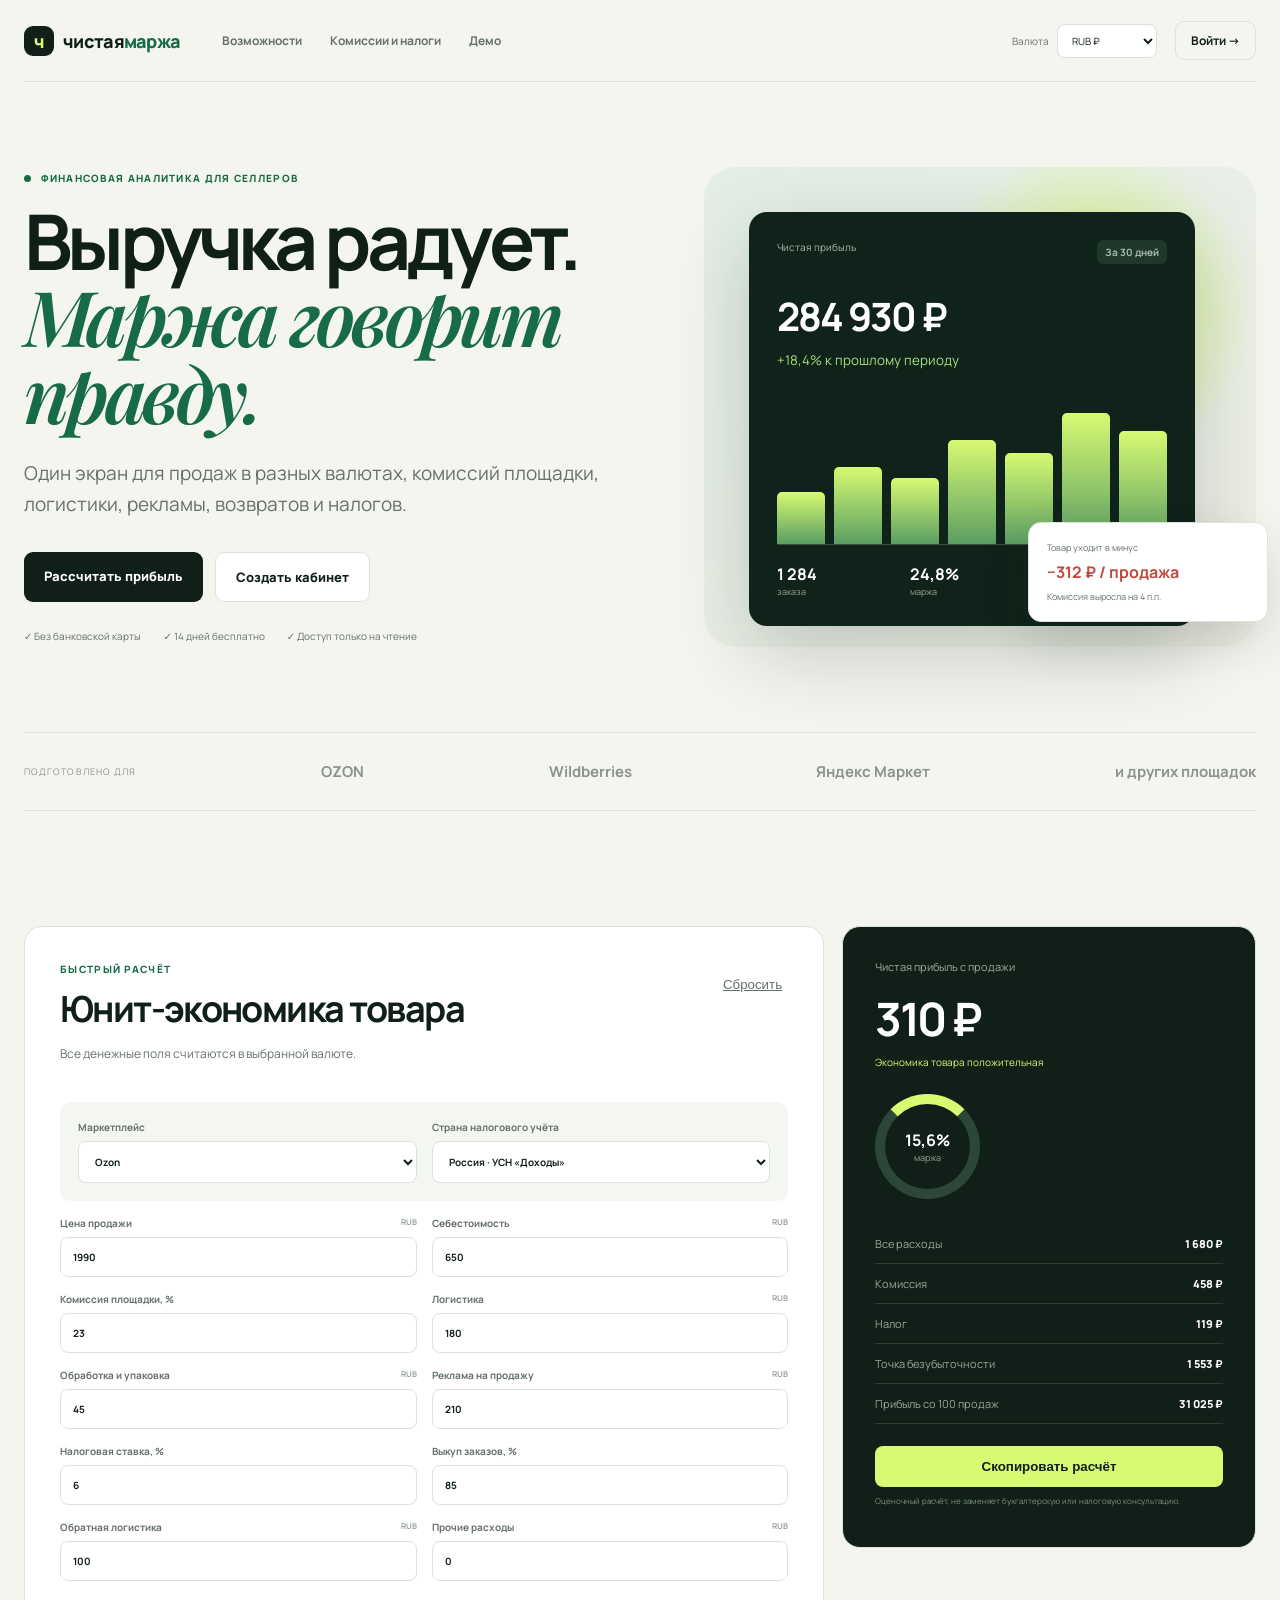
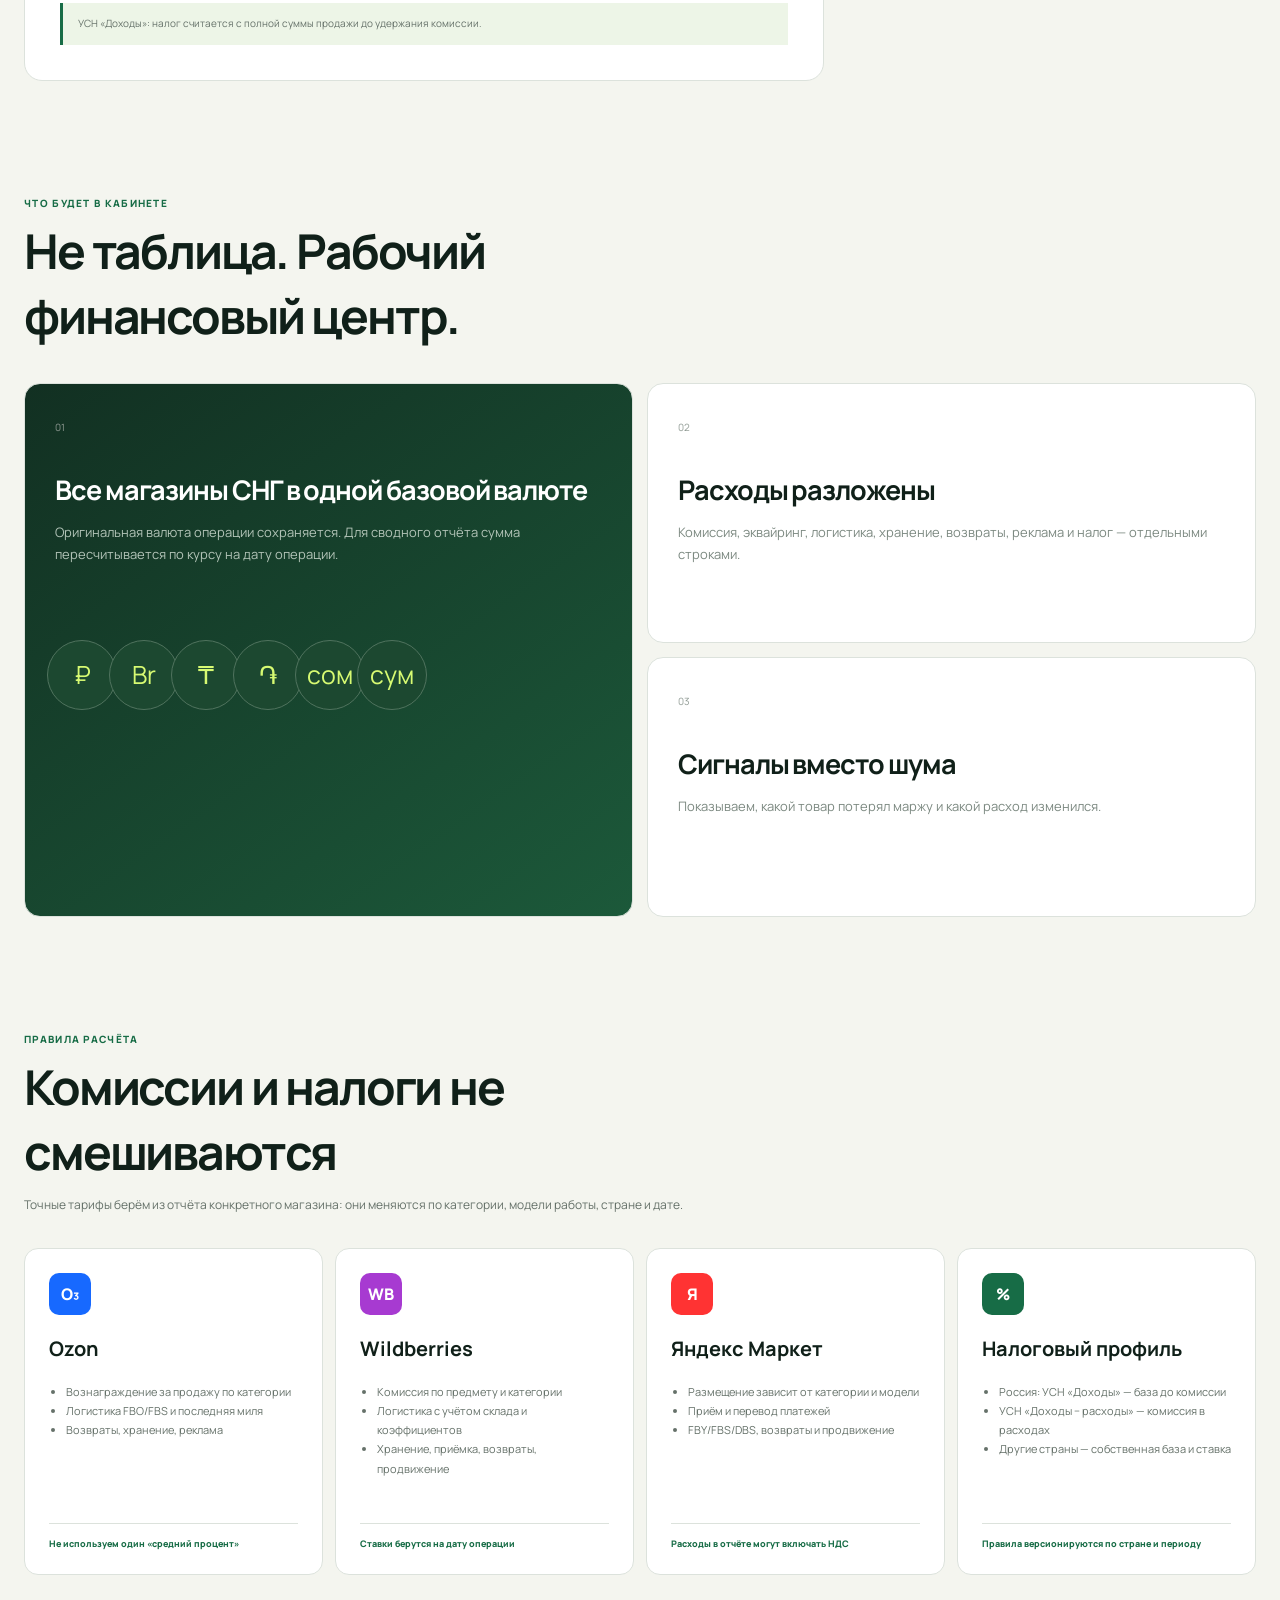
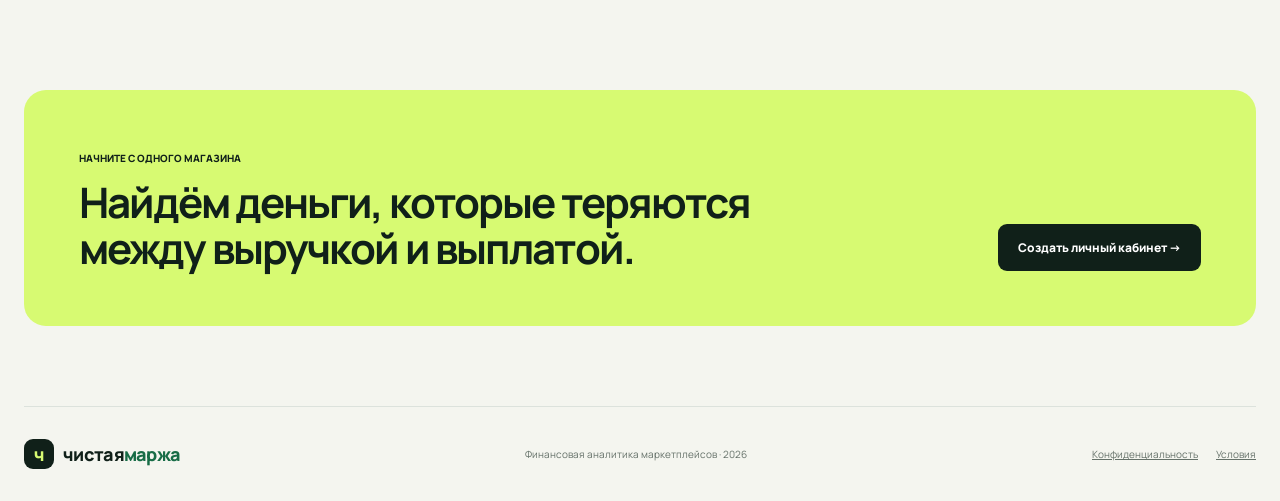
==== commit 9cdd1387: "Focus currencies on CIS and add motion design" ====
--- a/index.html
+++ b/index.html
@@ -1,7 +1,7 @@
 <!doctype html>
 <html lang="ru"><head><meta charset="UTF-8"><meta name="viewport" content="width=device-width,initial-scale=1"><meta name="description" content="Калькулятор реальной прибыли продавца маркетплейса с учётом комиссий, логистики, налогов, рекламы и возвратов."><meta name="robots" content="index,follow"><meta property="og:title" content="Чистая маржа — прибыль маркетплейсов без иллюзий"><meta property="og:type" content="website"><meta property="og:url" content="https://texyty.github.io/chistaya-marzha/"><link rel="canonical" href="https://texyty.github.io/chistaya-marzha/"><link rel="icon" href="favicon.svg" type="image/svg+xml"><title>Чистая маржа — аналитика прибыли маркетплейсов</title><link rel="stylesheet" href="styles.css"></head>
 <body>
-<header class="topbar"><a class="brand" href="index.html"><i>ч</i> чистая<span>маржа</span></a><nav><a href="#how">Возможности</a><a href="#rates">Комиссии и налоги</a><a href="dashboard.html">Демо</a></nav><div class="top-actions"><label class="currency-control"><span>Валюта</span><select id="currency"><option value="RUB">RUB ₽</option><option value="USD">USD $</option><option value="EUR">EUR €</option><option value="KZT">KZT ₸</option><option value="BYN">BYN Br</option><option value="CNY">CNY ¥</option><option value="AED">AED د.إ</option><option value="TRY">TRY ₺</option></select></label><a class="login-link" href="auth.html">Войти →</a></div></header>
+<header class="topbar"><a class="brand" href="index.html"><i>ч</i> чистая<span>маржа</span></a><nav><a href="#how">Возможности</a><a href="#rates">Комиссии и налоги</a><a href="dashboard.html">Демо</a></nav><div class="top-actions"><label class="currency-control"><span>Валюта</span><select id="currency"><option value="RUB">RUB ₽</option><option value="BYN">BYN Br</option><option value="KZT">KZT ₸</option><option value="AMD">AMD ֏</option><option value="KGS">KGS сом</option><option value="UZS">UZS сум</option></select></label><a class="login-link" href="auth.html">Войти →</a></div></header>
 
 <main>
 <section class="hero"><div class="hero-copy"><div class="eyebrow"><span></span> Финансовая аналитика для селлеров</div><h1>Выручка радует.<br><em>Маржа говорит правду.</em></h1><p>Один экран для продаж в разных валютах, комиссий площадки, логистики, рекламы, возвратов и налогов.</p><div class="hero-actions"><a class="primary" href="#calculator">Рассчитать прибыль</a><a class="secondary-link" href="auth.html">Создать кабинет</a></div><div class="trust-row"><span>✓ Без банковской карты</span><span>✓ 14 дней бесплатно</span><span>✓ Доступ только на чтение</span></div></div><div class="hero-visual"><div class="mini-window"><div class="window-head"><span>Чистая прибыль</span><b>За 30 дней</b></div><strong id="hero-money">284 930 ₽</strong><small>+18,4% к прошлому периоду</small><div class="bars"><i style="height:35%"></i><i style="height:52%"></i><i style="height:44%"></i><i style="height:70%"></i><i style="height:61%"></i><i style="height:88%"></i><i style="height:76%"></i></div><div class="mini-metrics"><span><b>1 284</b>заказа</span><span><b>24,8%</b>маржа</span><span><b>3</b>магазина</span></div></div><div class="float-card"><span>Товар уходит в минус</span><b>−312 ₽ / продажа</b><small>Комиссия выросла на 4 п.п.</small></div></div></section>
@@ -10,7 +10,7 @@
 
 <section class="calculator" id="calculator"><form class="calc-panel" id="profit-form"><div class="section-kicker">Быстрый расчёт</div><div class="calc-title"><div><h2>Юнит-экономика товара</h2><p>Все денежные поля считаются в выбранной валюте.</p></div><button id="reset-button" type="button">Сбросить</button></div><div class="context-row"><label>Маркетплейс<select name="marketplace"><option>Ozon</option><option>Wildberries</option><option>Яндекс Маркет</option><option>Amazon</option><option>Kaspi</option><option>Другая площадка</option></select></label><label>Страна налогового учёта<select id="tax-profile" name="taxProfile"><option value="ru_usn_income">Россия · УСН «Доходы»</option><option value="ru_usn_profit">Россия · УСН «Доходы − расходы»</option><option value="none">Без автоматического налога</option><option value="custom">Другая страна / свой режим</option></select></label></div><div class="fields"><label>Цена продажи <span data-currency-label>RUB</span><input name="price" type="number" min="0" step="0.01" value="1990" required></label><label>Себестоимость <span data-currency-label>RUB</span><input name="cost" type="number" min="0" step="0.01" value="650" required></label><label>Комиссия площадки, %<input name="commission" type="number" min="0" max="100" step="0.1" value="23"></label><label>Логистика <span data-currency-label>RUB</span><input name="logistics" type="number" min="0" step="0.01" value="180"></label><label>Обработка и упаковка <span data-currency-label>RUB</span><input name="handling" type="number" min="0" step="0.01" value="45"></label><label>Реклама на продажу <span data-currency-label>RUB</span><input name="ads" type="number" min="0" step="0.01" value="210"></label><label>Налоговая ставка, %<input name="tax" type="number" min="0" max="100" step="0.1" value="6"></label><label>Выкуп заказов, %<input name="buyout" type="number" min="1" max="100" step="1" value="85"></label><label>Обратная логистика <span data-currency-label>RUB</span><input name="returnLogistics" type="number" min="0" step="0.01" value="100"></label><label>Прочие расходы <span data-currency-label>RUB</span><input name="other" type="number" min="0" step="0.01" value="0"></label></div><div class="calc-note" id="tax-note">УСН «Доходы»: налог считается с полной суммы продажи до удержания комиссии.</div></form><aside class="result-panel" aria-live="polite"><div class="result-label">Чистая прибыль с продажи</div><strong id="profit">—</strong><div class="profit-state" id="verdict">—</div><div class="margin-ring"><div><b id="margin">—</b><span>маржа</span></div></div><dl><div><dt>Все расходы</dt><dd id="expenses">—</dd></div><div><dt>Комиссия</dt><dd id="commission-value">—</dd></div><div><dt>Налог</dt><dd id="tax-value">—</dd></div><div><dt>Точка безубыточности</dt><dd id="break-even">—</dd></div><div><dt>Прибыль со 100 продаж</dt><dd id="profit-100">—</dd></div></dl><button id="copy-button" type="button">Скопировать расчёт</button><p>Оценочный расчёт, не заменяет бухгалтерскую или налоговую консультацию.</p></aside></section>
 
-<section class="features" id="how"><div class="section-head"><div class="section-kicker">Что будет в кабинете</div><h2>Не таблица. Рабочий финансовый центр.</h2></div><div class="feature-grid"><article class="feature-wide"><span>01</span><h3>Все магазины в одной базовой валюте</h3><p>Оригинальная валюта операции сохраняется. Для сводного отчёта сумма пересчитывается по курсу на дату операции.</p><div class="currency-stack"><i>₽</i><i>$</i><i>€</i><i>₸</i><i>¥</i></div></article><article><span>02</span><h3>Расходы разложены</h3><p>Комиссия, эквайринг, логистика, хранение, возвраты, реклама и налог — отдельными строками.</p></article><article><span>03</span><h3>Сигналы вместо шума</h3><p>Показываем, какой товар потерял маржу и какой расход изменился.</p></article></div></section>
+<section class="features" id="how"><div class="section-head"><div class="section-kicker">Что будет в кабинете</div><h2>Не таблица. Рабочий финансовый центр.</h2></div><div class="feature-grid"><article class="feature-wide"><span>01</span><h3>Все магазины СНГ в одной базовой валюте</h3><p>Оригинальная валюта операции сохраняется. Для сводного отчёта сумма пересчитывается по курсу на дату операции.</p><div class="currency-stack"><i>₽</i><i>Br</i><i>₸</i><i>֏</i><i>сом</i><i>сум</i></div></article><article><span>02</span><h3>Расходы разложены</h3><p>Комиссия, эквайринг, логистика, хранение, возвраты, реклама и налог — отдельными строками.</p></article><article><span>03</span><h3>Сигналы вместо шума</h3><p>Показываем, какой товар потерял маржу и какой расход изменился.</p></article></div></section>
 
 <section class="rates" id="rates"><div class="section-head"><div class="section-kicker">Правила расчёта</div><h2>Комиссии и налоги не смешиваются</h2><p>Точные тарифы берём из отчёта конкретного магазина: они меняются по категории, модели работы, стране и дате.</p></div><div class="rate-grid"><article><div class="rate-logo ozon">O₃</div><h3>Ozon</h3><ul><li>Вознаграждение за продажу по категории</li><li>Логистика FBO/FBS и последняя миля</li><li>Возвраты, хранение, реклама</li></ul><span>Не используем один «средний процент»</span></article><article><div class="rate-logo wb">WB</div><h3>Wildberries</h3><ul><li>Комиссия по предмету и категории</li><li>Логистика с учётом склада и коэффициентов</li><li>Хранение, приёмка, возвраты, продвижение</li></ul><span>Ставки берутся на дату операции</span></article><article><div class="rate-logo ya">Я</div><h3>Яндекс Маркет</h3><ul><li>Размещение зависит от категории и модели</li><li>Приём и перевод платежей</li><li>FBY/FBS/DBS, возвраты и продвижение</li></ul><span>Расходы в отчёте могут включать НДС</span></article><article class="tax-card"><div class="rate-logo tax">%</div><h3>Налоговый профиль</h3><ul><li>Россия: УСН «Доходы» — база до комиссии</li><li>УСН «Доходы − расходы» — комиссия в расходах</li><li>Другие страны — собственная база и ставка</li></ul><span>Правила версионируются по стране и периоду</span></article></div></section>
 
--- a/styles.css
+++ b/styles.css
@@ -1,3 +1,8 @@
 @import url('https://fonts.googleapis.com/css2?family=Manrope:wght@400;500;600;700;800&family=Playfair+Display:ital,wght@1,600&display=swap');
 :root{--ink:#102019;--muted:#657169;--paper:#f4f5ef;--card:#fff;--line:#dce2dc;--green:#176c46;--lime:#d7fa72;--blue:#2267ff;--red:#c0483e}*{box-sizing:border-box}html{scroll-behavior:smooth}body{margin:0;background:var(--paper);color:var(--ink);font-family:Manrope,system-ui,sans-serif}.topbar,main,footer{width:min(1240px,calc(100% - 48px));margin:auto}.topbar{height:82px;display:flex;align-items:center;gap:42px;border-bottom:1px solid var(--line)}.brand{display:flex;align-items:center;color:var(--ink);text-decoration:none;font-size:18px;font-weight:800;letter-spacing:-.7px}.brand i{display:grid;place-items:center;width:30px;height:30px;margin-right:9px;border-radius:9px;background:var(--ink);color:var(--lime);font-style:normal}.brand span{color:var(--green)}.topbar nav{display:flex;gap:28px;margin-right:auto}.topbar nav a,.login-link{color:var(--muted);text-decoration:none;font-size:12px;font-weight:700}.topbar nav a:hover{color:var(--ink)}.top-actions{display:flex;align-items:center;gap:18px}.currency-control{display:flex;align-items:center;gap:8px;color:var(--muted);font-size:10px}.currency-control select{width:auto;padding:8px 28px 8px 10px}.login-link{padding:10px 15px;border:1px solid var(--line);border-radius:9px;color:var(--ink)}select,input{border:1px solid var(--line);border-radius:8px;background:#fff;color:var(--ink);font:inherit;outline:0}.hero{min-height:650px;display:grid;grid-template-columns:1.05fr .95fr;gap:70px;align-items:center;padding:80px 0}.eyebrow,.section-kicker{color:var(--green);font-size:10px;font-weight:800;letter-spacing:.13em;text-transform:uppercase}.eyebrow span{display:inline-block;width:7px;height:7px;margin-right:7px;border-radius:50%;background:var(--green)}h1{margin:18px 0 25px;font-size:clamp(48px,6vw,82px);line-height:.98;letter-spacing:-.06em}h1 em{color:var(--green);font-family:'Playfair Display',serif;font-weight:600}.hero-copy>p{max-width:630px;color:var(--muted);font-size:19px;line-height:1.65}.hero-actions{display:flex;gap:12px;margin-top:32px}.primary,.secondary-link{padding:15px 20px;border-radius:9px;text-decoration:none;font-size:13px;font-weight:800}.primary{background:var(--ink);color:#fff}.secondary-link{border:1px solid var(--line);color:var(--ink);background:#fff}.trust-row{display:flex;gap:22px;margin-top:27px;color:var(--muted);font-size:10px}.hero-visual{position:relative;min-height:480px;padding:45px 0 0 45px;background:radial-gradient(circle at 70% 30%,#d7fa72 0,transparent 32%),linear-gradient(145deg,#e2eee5,#f0f0e7);border-radius:32px}.mini-window{width:88%;padding:28px;background:#10231a;color:#fff;border-radius:18px;box-shadow:0 28px 80px rgba(16,32,25,.2)}.window-head{display:flex;justify-content:space-between;color:#a8b8ae;font-size:10px}.window-head b{padding:5px 8px;background:#20382a;border-radius:6px}.mini-window>strong{display:block;margin:25px 0 5px;font-size:39px;letter-spacing:-.05em}.mini-window>small{color:#a7df7a}.bars{height:150px;display:flex;align-items:end;gap:9px;margin:25px 0 18px;border-bottom:1px solid #34503e}.bars i{flex:1;background:linear-gradient(var(--lime),#5b9e63);border-radius:5px 5px 0 0}.mini-metrics{display:grid;grid-template-columns:repeat(3,1fr);gap:8px}.mini-metrics span{color:#8fa095;font-size:9px}.mini-metrics b{display:block;color:#fff;font-size:16px}.float-card{position:absolute;right:-12px;bottom:25px;width:240px;padding:18px;background:#fff;border:1px solid var(--line);border-radius:13px;box-shadow:0 20px 50px rgba(16,32,25,.14)}.float-card span,.float-card small{display:block;color:var(--muted);font-size:9px}.float-card b{display:block;margin:7px 0;color:var(--red)}.logos{display:flex;align-items:center;justify-content:space-between;gap:20px;padding:28px 0;border-top:1px solid var(--line);border-bottom:1px solid var(--line);color:#8a938d}.logos span{font-size:9px;text-transform:uppercase;letter-spacing:.12em}.logos b{font-size:15px}.calculator{display:grid;grid-template-columns:1.45fr .75fr;gap:18px;align-items:start;padding:115px 0}.calc-panel,.result-panel{background:#fff;border:1px solid var(--line);border-radius:18px}.calc-panel{padding:35px}.calc-title{display:flex;justify-content:space-between;align-items:start}.calc-title h2,.section-head h2{margin:8px 0;font-size:36px;letter-spacing:-.045em}.calc-title p,.section-head>p{color:var(--muted);font-size:12px}.calc-title button{border:0;background:none;color:var(--muted);text-decoration:underline;cursor:pointer}.context-row,.fields{display:grid;grid-template-columns:1fr 1fr;gap:15px}.context-row{margin:28px 0 15px;padding:18px;background:#f4f6f2;border-radius:11px}.fields label,.context-row label{color:var(--muted);font-size:10px;font-weight:700}.fields input,.context-row select{width:100%;margin-top:7px;padding:12px}.fields label span{float:right;color:#9aa39d;font-size:8px}.calc-note{margin-top:22px;padding:13px 15px;border-left:3px solid var(--green);background:#edf5e7;color:var(--muted);font-size:10px;line-height:1.55}.result-panel{position:sticky;top:15px;padding:32px;background:var(--ink);color:#fff}.result-label{color:#9aac9f;font-size:11px}.result-panel>strong{display:block;margin:13px 0 5px;font-size:46px;letter-spacing:-.055em}.profit-state{font-size:10px}.profit-state.positive{color:var(--lime)}.profit-state.negative{color:#ff9b91}.margin-ring{display:grid;place-items:center;width:105px;height:105px;margin:25px 0;border:10px solid #2c4637;border-top-color:var(--lime);border-radius:50%}.margin-ring div{text-align:center}.margin-ring b,.margin-ring span{display:block}.margin-ring span{color:#8fa095;font-size:9px}.result-panel dl{margin:0}.result-panel dl div{display:flex;justify-content:space-between;padding:12px 0;border-bottom:1px solid #2b4034;font-size:11px}.result-panel dt{color:#98a89d}.result-panel dd{margin:0;font-weight:800}.result-panel button{width:100%;margin-top:22px;padding:13px;border:0;border-radius:8px;background:var(--lime);color:var(--ink);font-weight:800;cursor:pointer}.result-panel>p{color:#7e9084;font-size:8px;line-height:1.5}.features,.rates{padding-bottom:115px}.section-head{max-width:740px;margin-bottom:35px}.section-head h2{font-size:48px}.feature-grid{display:grid;grid-template-columns:1fr 1fr;gap:14px}.feature-grid article{min-height:260px;padding:30px;border:1px solid var(--line);border-radius:16px;background:#fff}.feature-grid .feature-wide{grid-row:span 2;min-height:534px;background:linear-gradient(145deg,#123022,#1c593a);color:#fff}.feature-grid article>span{color:#8f9a93;font-size:10px}.feature-grid h3{margin:35px 0 12px;font-size:27px;letter-spacing:-.04em}.feature-grid p{color:#7c8981;font-size:13px;line-height:1.7}.feature-wide p{color:#b3c4b8}.currency-stack{display:flex;margin-top:75px}.currency-stack i{display:grid;place-items:center;width:70px;height:70px;margin-left:-8px;border:1px solid #50735e;border-radius:50%;background:#1c4830;color:var(--lime);font-size:25px;font-style:normal}.rate-grid{display:grid;grid-template-columns:repeat(4,1fr);gap:12px}.rate-grid article{padding:24px;border:1px solid var(--line);border-radius:14px;background:#fff}.rate-logo{display:grid;place-items:center;width:42px;height:42px;border-radius:10px;color:#fff;font-weight:800}.rate-logo.ozon{background:#1769ff}.rate-logo.wb{background:#a73ad1}.rate-logo.ya{background:#f33}.rate-logo.tax{background:var(--green)}.rate-grid h3{font-size:20px}.rate-grid ul{min-height:130px;padding-left:17px;color:var(--muted);font-size:11px;line-height:1.75}.rate-grid article>span{display:block;padding-top:13px;border-top:1px solid var(--line);color:var(--green);font-size:9px;font-weight:800}.cta{display:flex;align-items:end;justify-content:space-between;gap:50px;margin-bottom:80px;padding:55px;border-radius:22px;background:var(--lime)}.cta span{font-size:10px;font-weight:800;text-transform:uppercase}.cta h2{max-width:800px;margin:12px 0 0;font-size:42px;line-height:1.1;letter-spacing:-.045em}.cta a{flex:none;padding:15px 20px;border-radius:9px;background:var(--ink);color:#fff;text-decoration:none;font-size:12px;font-weight:800}footer{display:flex;align-items:center;justify-content:space-between;padding:30px 0;border-top:1px solid var(--line);color:var(--muted);font-size:10px}footer div{display:flex;gap:18px}footer a{color:inherit}
 @media(max-width:950px){.topbar nav{display:none}.hero{grid-template-columns:1fr}.hero-visual{min-height:420px}.calculator{grid-template-columns:1fr}.result-panel{position:static}.rate-grid{grid-template-columns:1fr 1fr}.cta{align-items:start;flex-direction:column}}@media(max-width:600px){.topbar,main,footer{width:min(100% - 24px,1240px)}.topbar{gap:12px}.currency-control span{display:none}.hero{padding:55px 0}.hero-visual{padding:20px;min-height:390px}.mini-window{width:100%}.float-card{right:8px}.trust-row,.logos{flex-wrap:wrap}.context-row,.fields,.feature-grid,.rate-grid{grid-template-columns:1fr}.feature-grid .feature-wide{min-height:420px}.section-head h2{font-size:36px}.cta{padding:30px}.cta h2{font-size:31px}footer{align-items:flex-start;flex-direction:column}.top-actions{gap:7px}.login-link{padding:9px}}
+
+/* Motion system: GPU-friendly transforms only, with an accessibility fallback. */
+@keyframes heroRise{from{opacity:0;transform:translateY(22px)}to{opacity:1;transform:none}}@keyframes visualIn{from{opacity:0;transform:translate(20px,12px) scale(.97)}to{opacity:1;transform:none}}@keyframes barGrow{from{transform:scaleY(0)}to{transform:scaleY(1)}}@keyframes cardFloat{0%,100%{transform:translateY(0)}50%{transform:translateY(-8px)}}@keyframes pulseDot{0%,100%{box-shadow:0 0 0 0 rgba(23,108,70,.28)}50%{box-shadow:0 0 0 7px rgba(23,108,70,0)}}@keyframes valuePop{0%{transform:scale(.96);opacity:.65}100%{transform:scale(1);opacity:1}}
+.hero-copy>*{opacity:0;animation:heroRise .7s cubic-bezier(.2,.8,.2,1) forwards}.hero-copy>*:nth-child(2){animation-delay:.08s}.hero-copy>*:nth-child(3){animation-delay:.16s}.hero-copy>*:nth-child(4){animation-delay:.24s}.hero-copy>*:nth-child(5){animation-delay:.32s}.hero-visual{opacity:0;animation:visualIn .9s .18s cubic-bezier(.2,.8,.2,1) forwards}.bars i{transform-origin:bottom;animation:barGrow .75s cubic-bezier(.2,.8,.2,1) both}.bars i:nth-child(2){animation-delay:.08s}.bars i:nth-child(3){animation-delay:.16s}.bars i:nth-child(4){animation-delay:.24s}.bars i:nth-child(5){animation-delay:.32s}.bars i:nth-child(6){animation-delay:.4s}.bars i:nth-child(7){animation-delay:.48s}.float-card{animation:cardFloat 4.5s ease-in-out infinite}.eyebrow span{animation:pulseDot 2.4s infinite}.primary,.secondary-link,.login-link,.cta a,.result-panel button{transition:transform .2s ease,box-shadow .2s ease,background .2s ease}.primary:hover,.cta a:hover,.result-panel button:hover{transform:translateY(-2px);box-shadow:0 12px 28px rgba(16,32,25,.17)}.secondary-link:hover,.login-link:hover{transform:translateY(-2px);border-color:#aeb9b0}.feature-grid article,.rate-grid article,.calc-panel,.result-panel{transition:transform .28s ease,box-shadow .28s ease,border-color .28s ease}.feature-grid article:hover,.rate-grid article:hover{transform:translateY(-5px);border-color:#b7c7ba;box-shadow:0 18px 45px rgba(16,32,25,.08)}.currency-stack i{transition:transform .25s ease,background .25s ease}.currency-stack i:hover{z-index:2;transform:translateY(-9px) rotate(-5deg);background:#2b6845}.reveal{opacity:0;transform:translateY(24px);transition:opacity .65s ease,transform .65s cubic-bezier(.2,.8,.2,1)}.reveal.is-visible{opacity:1;transform:none}.value-pop{animation:valuePop .24s ease}.logos b{transition:color .2s ease,transform .2s ease}.logos b:hover{color:var(--green);transform:translateY(-2px)}
+@media(prefers-reduced-motion:reduce){*,*::before,*::after{scroll-behavior:auto!important;animation-duration:.01ms!important;animation-iteration-count:1!important;transition-duration:.01ms!important}.reveal{opacity:1;transform:none}}
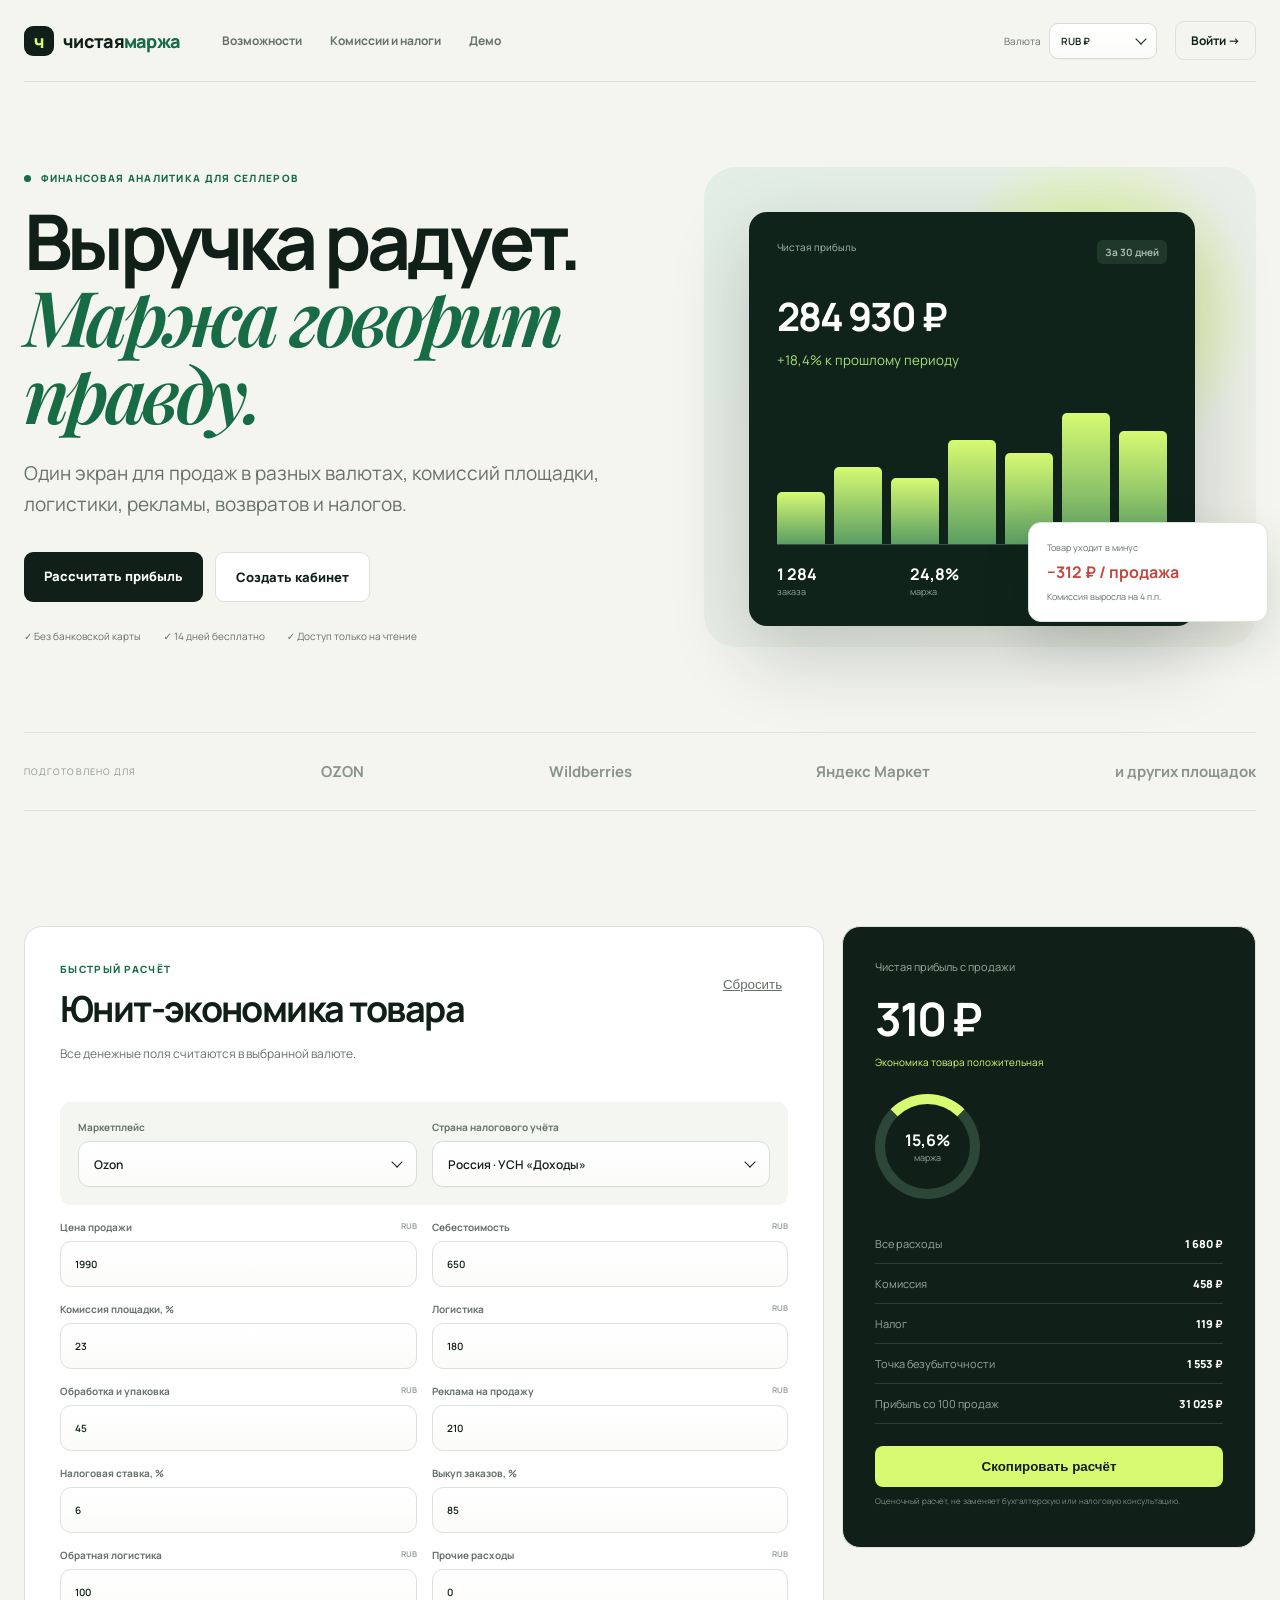
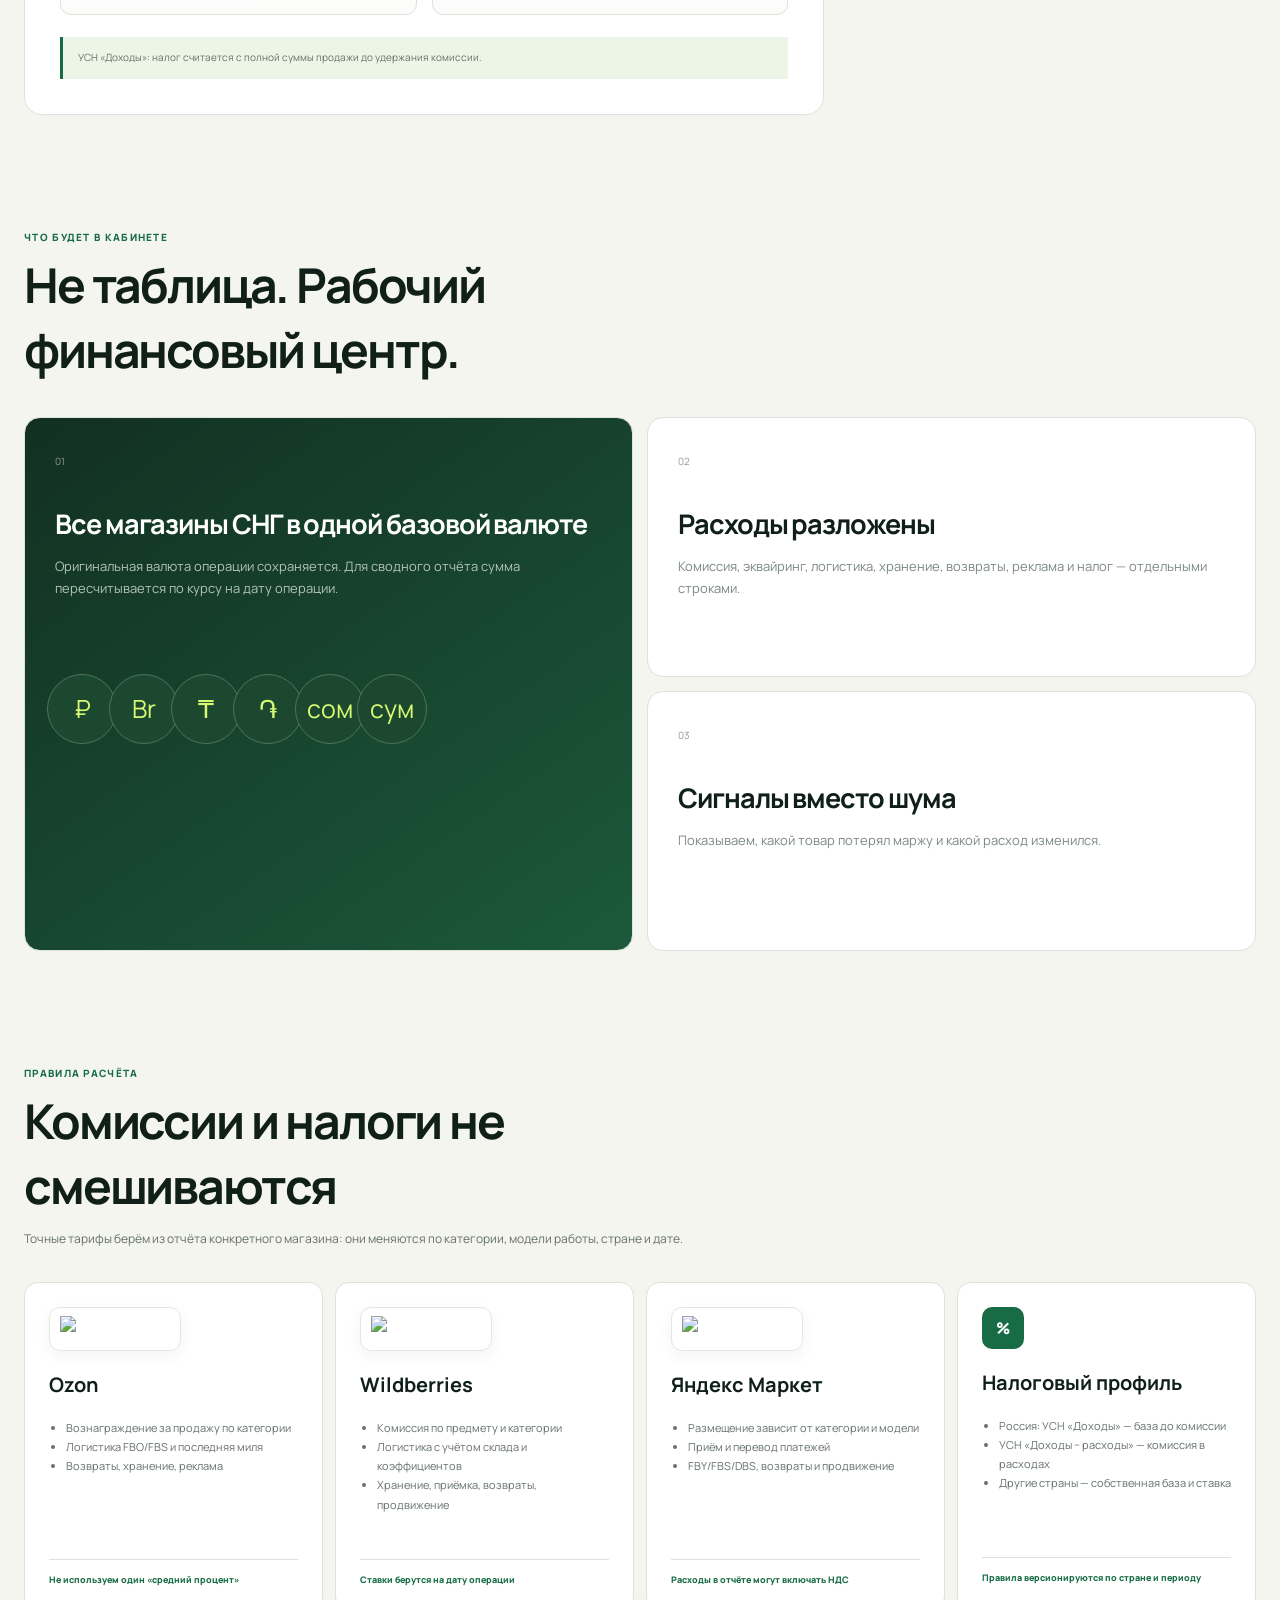
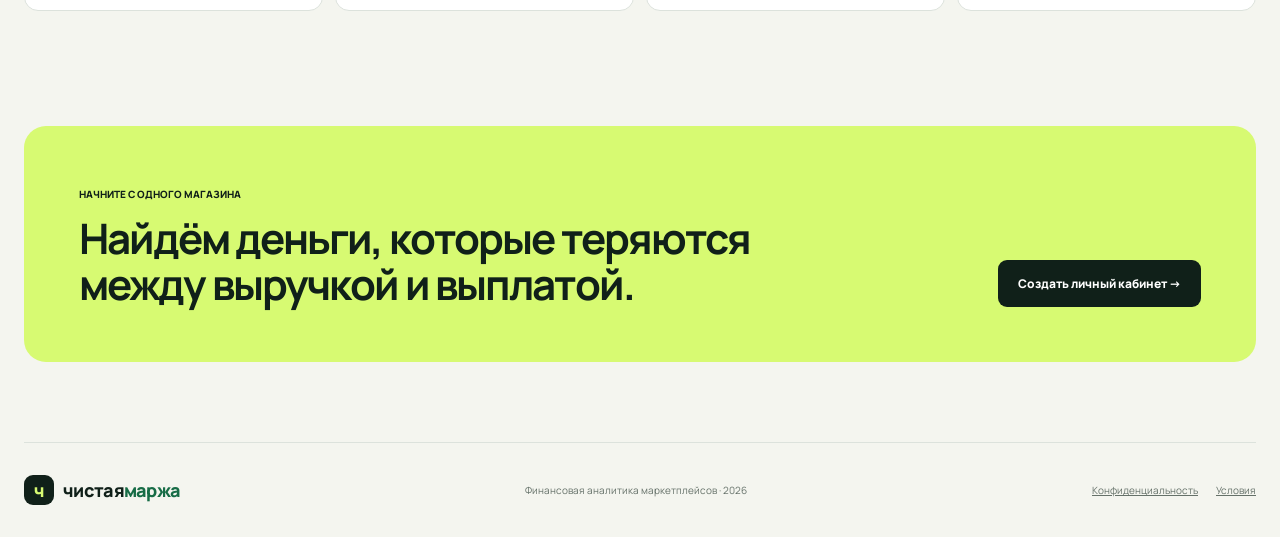
==== commit f77673a0: "Use marketplace brand logos in rate cards" ====
--- a/index.html
+++ b/index.html
@@ -12,7 +12,7 @@
 
 <section class="features" id="how"><div class="section-head"><div class="section-kicker">Что будет в кабинете</div><h2>Не таблица. Рабочий финансовый центр.</h2></div><div class="feature-grid"><article class="feature-wide"><span>01</span><h3>Все магазины СНГ в одной базовой валюте</h3><p>Оригинальная валюта операции сохраняется. Для сводного отчёта сумма пересчитывается по курсу на дату операции.</p><div class="currency-stack"><i>₽</i><i>Br</i><i>₸</i><i>֏</i><i>сом</i><i>сум</i></div></article><article><span>02</span><h3>Расходы разложены</h3><p>Комиссия, эквайринг, логистика, хранение, возвраты, реклама и налог — отдельными строками.</p></article><article><span>03</span><h3>Сигналы вместо шума</h3><p>Показываем, какой товар потерял маржу и какой расход изменился.</p></article></div></section>
 
-<section class="rates" id="rates"><div class="section-head"><div class="section-kicker">Правила расчёта</div><h2>Комиссии и налоги не смешиваются</h2><p>Точные тарифы берём из отчёта конкретного магазина: они меняются по категории, модели работы, стране и дате.</p></div><div class="rate-grid"><article><div class="rate-logo ozon">O₃</div><h3>Ozon</h3><ul><li>Вознаграждение за продажу по категории</li><li>Логистика FBO/FBS и последняя миля</li><li>Возвраты, хранение, реклама</li></ul><span>Не используем один «средний процент»</span></article><article><div class="rate-logo wb">WB</div><h3>Wildberries</h3><ul><li>Комиссия по предмету и категории</li><li>Логистика с учётом склада и коэффициентов</li><li>Хранение, приёмка, возвраты, продвижение</li></ul><span>Ставки берутся на дату операции</span></article><article><div class="rate-logo ya">Я</div><h3>Яндекс Маркет</h3><ul><li>Размещение зависит от категории и модели</li><li>Приём и перевод платежей</li><li>FBY/FBS/DBS, возвраты и продвижение</li></ul><span>Расходы в отчёте могут включать НДС</span></article><article class="tax-card"><div class="rate-logo tax">%</div><h3>Налоговый профиль</h3><ul><li>Россия: УСН «Доходы» — база до комиссии</li><li>УСН «Доходы − расходы» — комиссия в расходах</li><li>Другие страны — собственная база и ставка</li></ul><span>Правила версионируются по стране и периоду</span></article></div></section>
+<section class="rates" id="rates"><div class="section-head"><div class="section-kicker">Правила расчёта</div><h2>Комиссии и налоги не смешиваются</h2><p>Точные тарифы берём из отчёта конкретного магазина: они меняются по категории, модели работы, стране и дате.</p></div><div class="rate-grid"><article><div class="rate-logo brand-logo ozon"><img src="https://commons.wikimedia.org/wiki/Special:Redirect/file/%D0%9E%D0%97%D0%9E%D0%9D_%D0%9B%D0%9E%D0%93%D0%9E.png" alt="Ozon" loading="lazy"></div><h3>Ozon</h3><ul><li>Вознаграждение за продажу по категории</li><li>Логистика FBO/FBS и последняя миля</li><li>Возвраты, хранение, реклама</li></ul><span>Не используем один «средний процент»</span></article><article><div class="rate-logo brand-logo wb"><img src="https://commons.wikimedia.org/wiki/Special:Redirect/file/Wildberries_2023_Pink.svg" alt="Wildberries" loading="lazy"></div><h3>Wildberries</h3><ul><li>Комиссия по предмету и категории</li><li>Логистика с учётом склада и коэффициентов</li><li>Хранение, приёмка, возвраты, продвижение</li></ul><span>Ставки берутся на дату операции</span></article><article><div class="rate-logo brand-logo ya"><img src="https://yastatic.net/q/logoaas/v2/%D0%AF%D0%BD%D0%B4%D0%B5%D0%BA%D1%81%20%D0%9C%D0%B0%D1%80%D0%BA%D0%B5%D1%82.svg" alt="Яндекс Маркет" loading="lazy"></div><h3>Яндекс Маркет</h3><ul><li>Размещение зависит от категории и модели</li><li>Приём и перевод платежей</li><li>FBY/FBS/DBS, возвраты и продвижение</li></ul><span>Расходы в отчёте могут включать НДС</span></article><article class="tax-card"><div class="rate-logo tax" aria-hidden="true">%</div><h3>Налоговый профиль</h3><ul><li>Россия: УСН «Доходы» — база до комиссии</li><li>УСН «Доходы − расходы» — комиссия в расходах</li><li>Другие страны — собственная база и ставка</li></ul><span>Правила версионируются по стране и периоду</span></article></div></section>
 
 <section class="cta"><div><span>Начните с одного магазина</span><h2>Найдём деньги, которые теряются между выручкой и выплатой.</h2></div><a href="auth.html">Создать личный кабинет →</a></section>
 </main><footer><a class="brand" href="index.html"><i>ч</i> чистая<span>маржа</span></a><p>Финансовая аналитика маркетплейсов · 2026</p><div><a href="privacy.html">Конфиденциальность</a><a href="terms.html">Условия</a></div></footer><script src="app.js?v=4"></script></body></html>
--- a/styles.css
+++ b/styles.css
@@ -6,3 +6,8 @@
 @keyframes heroRise{from{opacity:0;transform:translateY(22px)}to{opacity:1;transform:none}}@keyframes visualIn{from{opacity:0;transform:translate(20px,12px) scale(.97)}to{opacity:1;transform:none}}@keyframes barGrow{from{transform:scaleY(0)}to{transform:scaleY(1)}}@keyframes cardFloat{0%,100%{transform:translateY(0)}50%{transform:translateY(-8px)}}@keyframes pulseDot{0%,100%{box-shadow:0 0 0 0 rgba(23,108,70,.28)}50%{box-shadow:0 0 0 7px rgba(23,108,70,0)}}@keyframes valuePop{0%{transform:scale(.96);opacity:.65}100%{transform:scale(1);opacity:1}}
 .hero-copy>*{opacity:0;animation:heroRise .7s cubic-bezier(.2,.8,.2,1) forwards}.hero-copy>*:nth-child(2){animation-delay:.08s}.hero-copy>*:nth-child(3){animation-delay:.16s}.hero-copy>*:nth-child(4){animation-delay:.24s}.hero-copy>*:nth-child(5){animation-delay:.32s}.hero-visual{opacity:0;animation:visualIn .9s .18s cubic-bezier(.2,.8,.2,1) forwards}.bars i{transform-origin:bottom;animation:barGrow .75s cubic-bezier(.2,.8,.2,1) both}.bars i:nth-child(2){animation-delay:.08s}.bars i:nth-child(3){animation-delay:.16s}.bars i:nth-child(4){animation-delay:.24s}.bars i:nth-child(5){animation-delay:.32s}.bars i:nth-child(6){animation-delay:.4s}.bars i:nth-child(7){animation-delay:.48s}.float-card{animation:cardFloat 4.5s ease-in-out infinite}.eyebrow span{animation:pulseDot 2.4s infinite}.primary,.secondary-link,.login-link,.cta a,.result-panel button{transition:transform .2s ease,box-shadow .2s ease,background .2s ease}.primary:hover,.cta a:hover,.result-panel button:hover{transform:translateY(-2px);box-shadow:0 12px 28px rgba(16,32,25,.17)}.secondary-link:hover,.login-link:hover{transform:translateY(-2px);border-color:#aeb9b0}.feature-grid article,.rate-grid article,.calc-panel,.result-panel{transition:transform .28s ease,box-shadow .28s ease,border-color .28s ease}.feature-grid article:hover,.rate-grid article:hover{transform:translateY(-5px);border-color:#b7c7ba;box-shadow:0 18px 45px rgba(16,32,25,.08)}.currency-stack i{transition:transform .25s ease,background .25s ease}.currency-stack i:hover{z-index:2;transform:translateY(-9px) rotate(-5deg);background:#2b6845}.reveal{opacity:0;transform:translateY(24px);transition:opacity .65s ease,transform .65s cubic-bezier(.2,.8,.2,1)}.reveal.is-visible{opacity:1;transform:none}.value-pop{animation:valuePop .24s ease}.logos b{transition:color .2s ease,transform .2s ease}.logos b:hover{color:var(--green);transform:translateY(-2px)}
 @media(prefers-reduced-motion:reduce){*,*::before,*::after{scroll-behavior:auto!important;animation-duration:.01ms!important;animation-iteration-count:1!important;transition-duration:.01ms!important}.reveal{opacity:1;transform:none}}
+
+/* Custom selects and form controls */
+.smart-select{position:relative;width:100%;margin-top:7px}.smart-select>select{position:absolute!important;width:1px!important;height:1px!important;margin:0!important;padding:0!important;opacity:0!important;pointer-events:none}.smart-select__trigger{display:flex;align-items:center;justify-content:space-between;width:100%;min-height:46px;padding:0 15px;border:1px solid #d6ded7;border-radius:11px;background:linear-gradient(180deg,#fff,#fbfcfa);color:var(--ink);font:600 12px Manrope,system-ui,sans-serif;text-align:left;cursor:pointer;box-shadow:0 1px 0 rgba(16,32,25,.02);transition:border-color .2s ease,box-shadow .2s ease,transform .2s ease}.smart-select__trigger:hover{border-color:#aabbb0;box-shadow:0 7px 18px rgba(16,32,25,.06)}.smart-select__trigger:focus-visible{outline:0;border-color:var(--green);box-shadow:0 0 0 4px rgba(23,108,70,.11)}.smart-select__trigger>i{width:8px;height:8px;border-right:1.8px solid var(--ink);border-bottom:1.8px solid var(--ink);transform:translateY(-2px) rotate(45deg);transition:transform .22s ease}.smart-select.is-open .smart-select__trigger{position:relative;z-index:32;border-color:var(--green);box-shadow:0 0 0 4px rgba(23,108,70,.1)}.smart-select.is-open .smart-select__trigger>i{transform:translateY(2px) rotate(225deg)}.smart-select__menu{position:absolute;z-index:40;top:calc(100% + 8px);left:0;width:100%;padding:7px;border:1px solid rgba(16,32,25,.1);border-radius:14px;background:rgba(255,255,255,.98);box-shadow:0 22px 55px rgba(16,32,25,.16),0 4px 12px rgba(16,32,25,.06);backdrop-filter:blur(14px);transform-origin:top;animation:selectMenuIn .18s cubic-bezier(.2,.8,.2,1)}.smart-select__option{display:flex;align-items:center;justify-content:space-between;width:100%;padding:11px 12px;border:0;border-radius:9px;background:transparent;color:#314038;font:500 11px Manrope,system-ui,sans-serif;text-align:left;cursor:pointer;transition:background .16s ease,color .16s ease,transform .16s ease}.smart-select__option:hover,.smart-select__option:focus-visible{outline:0;background:#edf4eb;color:var(--green);transform:translateX(2px)}.smart-select__option>i{display:grid;place-items:center;width:20px;height:20px;border-radius:50%;background:var(--green);color:#fff;font-size:10px;font-style:normal;opacity:0;transform:scale(.7);transition:opacity .16s ease,transform .16s ease}.smart-select__option.is-selected{background:#e7f2e3;color:var(--green);font-weight:800}.smart-select__option.is-selected>i{opacity:1;transform:scale(1)}.currency-control .smart-select{width:108px;margin:0}.currency-control .smart-select__trigger{min-height:36px;padding:0 11px;border-radius:9px;font-size:10px}.fields input{min-height:46px;padding:0 14px!important;border-radius:11px;background:linear-gradient(180deg,#fff,#fbfcfa);font-weight:600;transition:border-color .2s ease,box-shadow .2s ease,transform .2s ease}.fields input:hover{border-color:#aabbb0}.fields input:focus{border-color:var(--green);box-shadow:0 0 0 4px rgba(23,108,70,.1);transform:translateY(-1px)}@keyframes selectMenuIn{from{opacity:0;transform:translateY(-6px) scale(.98)}to{opacity:1;transform:none}}
+
+.rate-logo.brand-logo{display:flex;width:132px;height:44px;padding:8px 10px;border:1px solid #e3e7e2;border-radius:11px;background:#fff;box-shadow:0 5px 16px rgba(16,32,25,.05)}.rate-logo.brand-logo img{display:block;width:100%;height:100%;object-fit:contain;object-position:left center}.rate-logo.brand-logo.ozon,.rate-logo.brand-logo.wb,.rate-logo.brand-logo.ya{background:#fff}.rate-grid article:hover .brand-logo{transform:translateY(-2px);box-shadow:0 9px 22px rgba(16,32,25,.09)}.brand-logo{transition:transform .24s ease,box-shadow .24s ease}
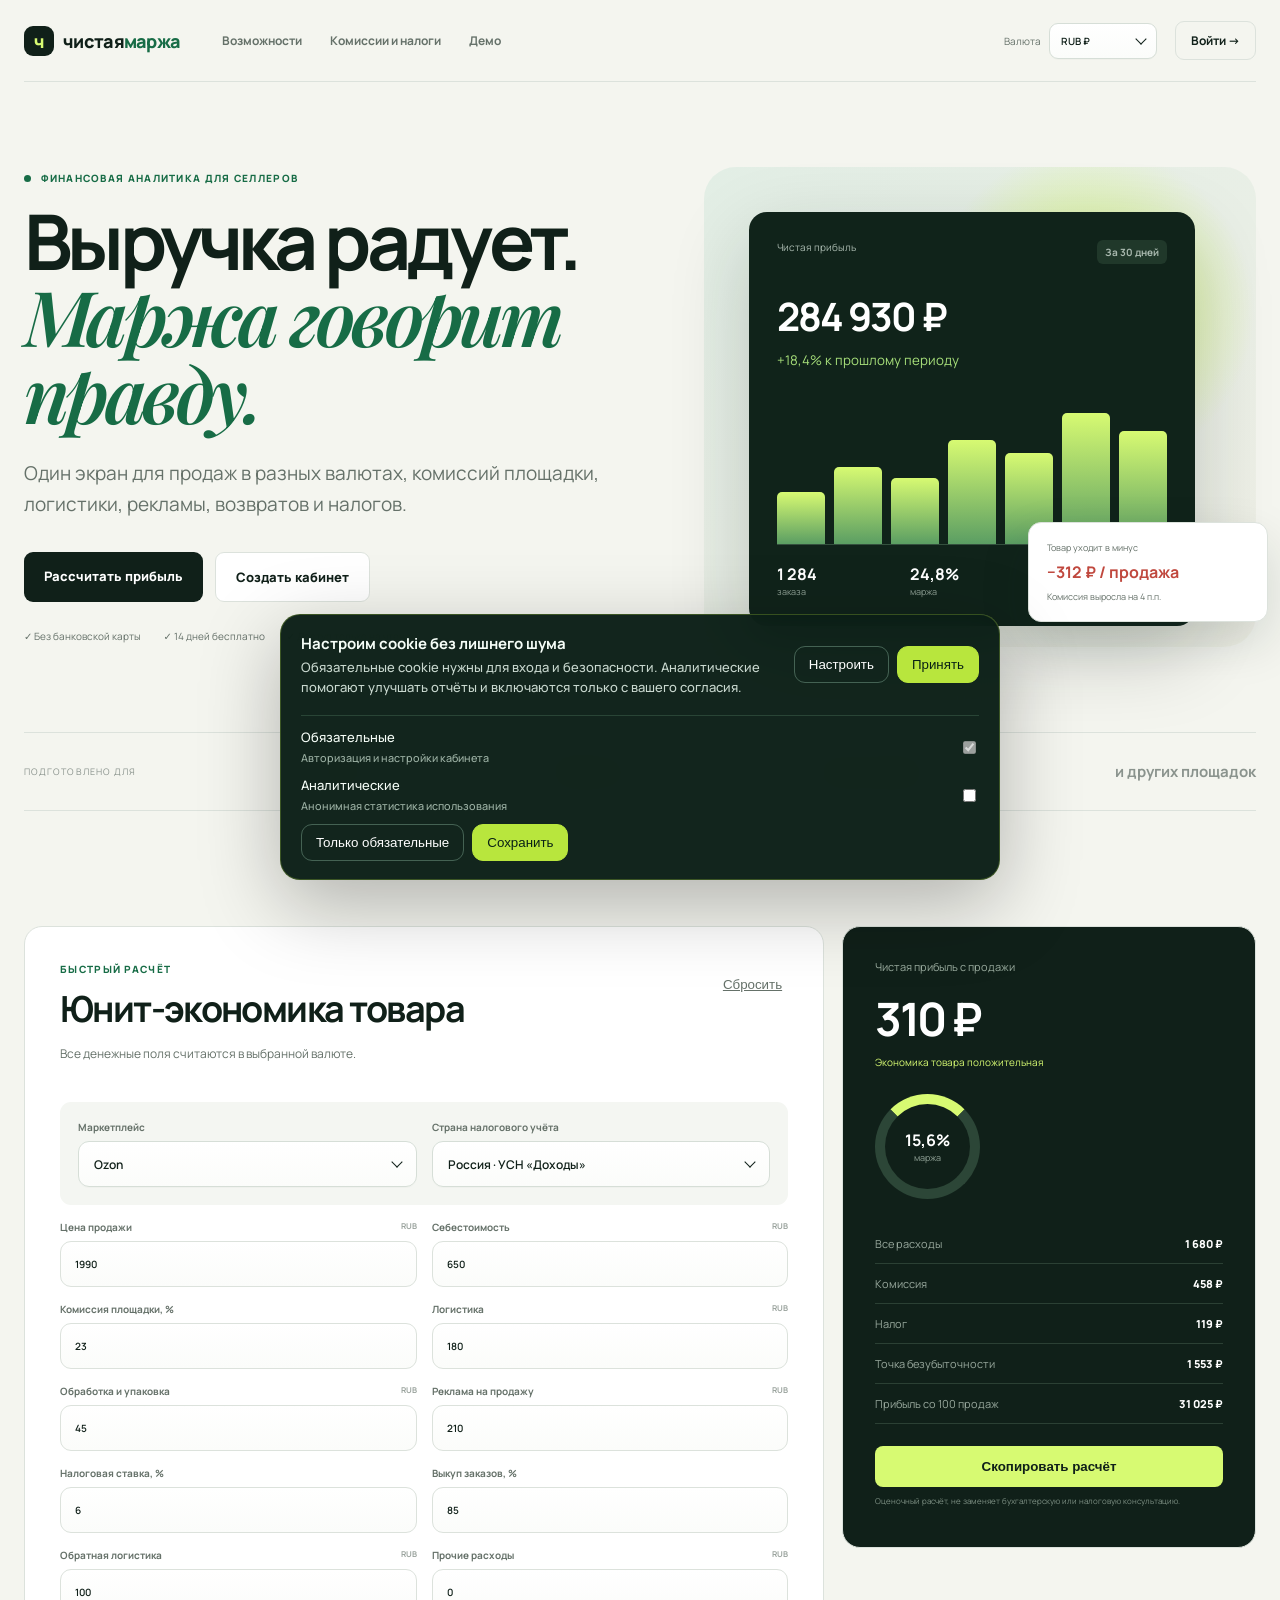
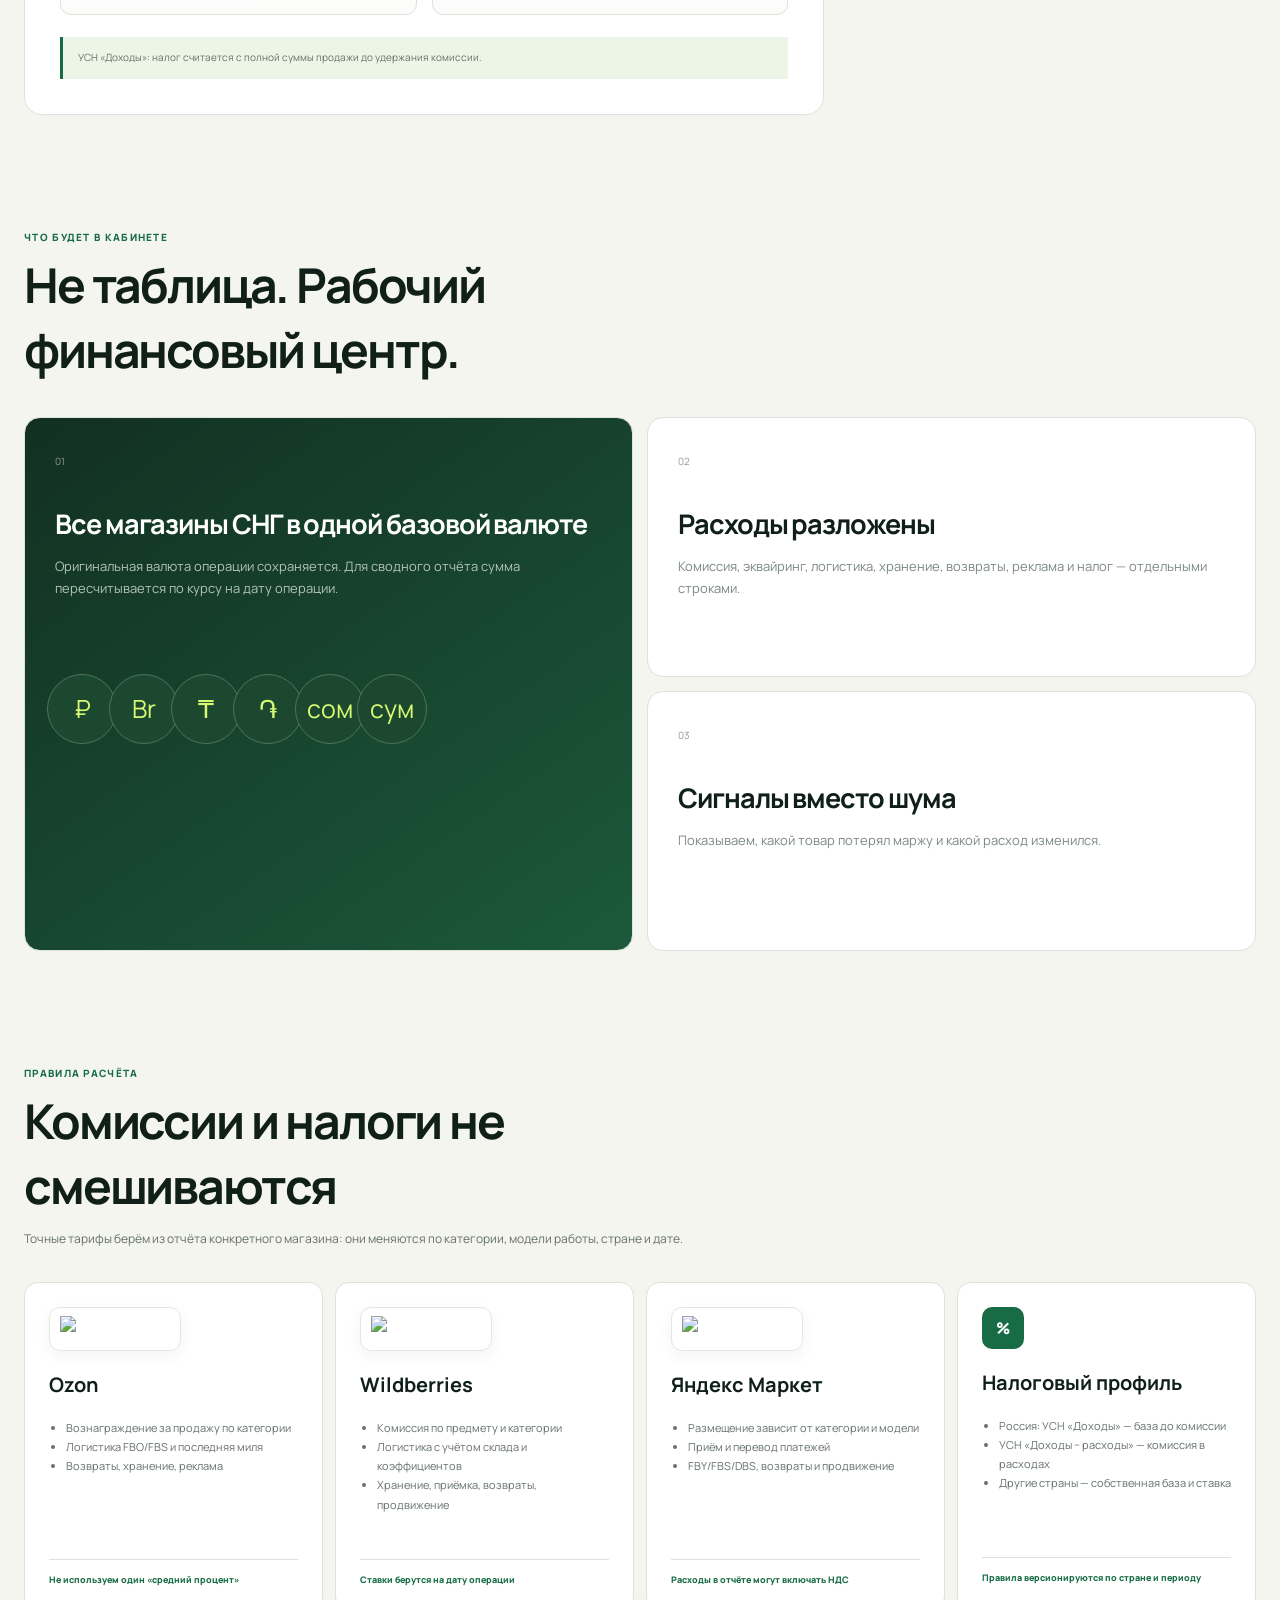
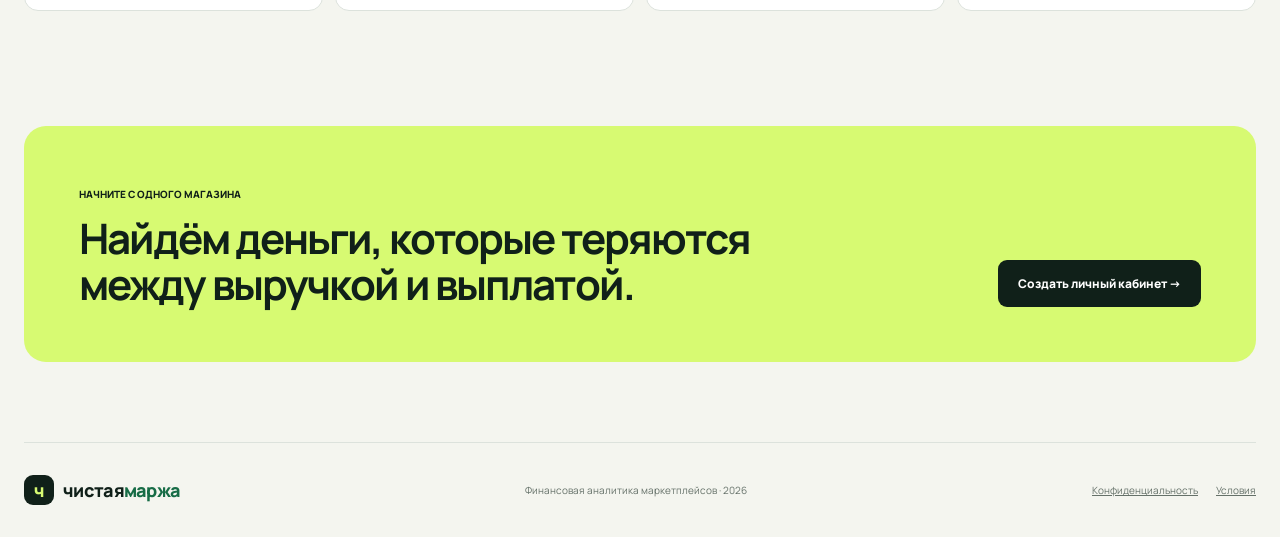
==== commit 14e3998c: "Improve analytics cookies and automatic locale settings" ====
--- a/index.html
+++ b/index.html
@@ -1,6 +1,7 @@
 <!doctype html>
 <html lang="ru"><head><meta charset="UTF-8"><meta name="viewport" content="width=device-width,initial-scale=1"><meta name="description" content="Калькулятор реальной прибыли продавца маркетплейса с учётом комиссий, логистики, налогов, рекламы и возвратов."><meta name="robots" content="index,follow"><meta property="og:title" content="Чистая маржа — прибыль маркетплейсов без иллюзий"><meta property="og:type" content="website"><meta property="og:url" content="https://texyty.github.io/chistaya-marzha/"><link rel="canonical" href="https://texyty.github.io/chistaya-marzha/"><link rel="icon" href="favicon.svg" type="image/svg+xml"><title>Чистая маржа — аналитика прибыли маркетплейсов</title><link rel="stylesheet" href="styles.css"></head>
 <body>
+<link rel="stylesheet" href="styles.css?v=f77673a">
 <header class="topbar"><a class="brand" href="index.html"><i>ч</i> чистая<span>маржа</span></a><nav><a href="#how">Возможности</a><a href="#rates">Комиссии и налоги</a><a href="dashboard.html">Демо</a></nav><div class="top-actions"><label class="currency-control"><span>Валюта</span><select id="currency"><option value="RUB">RUB ₽</option><option value="BYN">BYN Br</option><option value="KZT">KZT ₸</option><option value="AMD">AMD ֏</option><option value="KGS">KGS сом</option><option value="UZS">UZS сум</option></select></label><a class="login-link" href="auth.html">Войти →</a></div></header>
 
 <main>
@@ -15,4 +16,4 @@
 <section class="rates" id="rates"><div class="section-head"><div class="section-kicker">Правила расчёта</div><h2>Комиссии и налоги не смешиваются</h2><p>Точные тарифы берём из отчёта конкретного магазина: они меняются по категории, модели работы, стране и дате.</p></div><div class="rate-grid"><article><div class="rate-logo brand-logo ozon"><img src="https://commons.wikimedia.org/wiki/Special:Redirect/file/%D0%9E%D0%97%D0%9E%D0%9D_%D0%9B%D0%9E%D0%93%D0%9E.png" alt="Ozon" loading="lazy"></div><h3>Ozon</h3><ul><li>Вознаграждение за продажу по категории</li><li>Логистика FBO/FBS и последняя миля</li><li>Возвраты, хранение, реклама</li></ul><span>Не используем один «средний процент»</span></article><article><div class="rate-logo brand-logo wb"><img src="https://commons.wikimedia.org/wiki/Special:Redirect/file/Wildberries_2023_Pink.svg" alt="Wildberries" loading="lazy"></div><h3>Wildberries</h3><ul><li>Комиссия по предмету и категории</li><li>Логистика с учётом склада и коэффициентов</li><li>Хранение, приёмка, возвраты, продвижение</li></ul><span>Ставки берутся на дату операции</span></article><article><div class="rate-logo brand-logo ya"><img src="https://yastatic.net/q/logoaas/v2/%D0%AF%D0%BD%D0%B4%D0%B5%D0%BA%D1%81%20%D0%9C%D0%B0%D1%80%D0%BA%D0%B5%D1%82.svg" alt="Яндекс Маркет" loading="lazy"></div><h3>Яндекс Маркет</h3><ul><li>Размещение зависит от категории и модели</li><li>Приём и перевод платежей</li><li>FBY/FBS/DBS, возвраты и продвижение</li></ul><span>Расходы в отчёте могут включать НДС</span></article><article class="tax-card"><div class="rate-logo tax" aria-hidden="true">%</div><h3>Налоговый профиль</h3><ul><li>Россия: УСН «Доходы» — база до комиссии</li><li>УСН «Доходы − расходы» — комиссия в расходах</li><li>Другие страны — собственная база и ставка</li></ul><span>Правила версионируются по стране и периоду</span></article></div></section>
 
 <section class="cta"><div><span>Начните с одного магазина</span><h2>Найдём деньги, которые теряются между выручкой и выплатой.</h2></div><a href="auth.html">Создать личный кабинет →</a></section>
-</main><footer><a class="brand" href="index.html"><i>ч</i> чистая<span>маржа</span></a><p>Финансовая аналитика маркетплейсов · 2026</p><div><a href="privacy.html">Конфиденциальность</a><a href="terms.html">Условия</a></div></footer><script src="app.js?v=4"></script></body></html>
+</main><footer><a class="brand" href="index.html"><i>ч</i> чистая<span>маржа</span></a><p>Финансовая аналитика маркетплейсов · 2026</p><div><a href="privacy.html">Конфиденциальность</a><a href="terms.html">Условия</a></div></footer><script src="site-preferences.js?v=1"></script><script src="app.js?v=4"></script></body></html>
--- a/styles.css
+++ b/styles.css
@@ -11,3 +11,4 @@
 .smart-select{position:relative;width:100%;margin-top:7px}.smart-select>select{position:absolute!important;width:1px!important;height:1px!important;margin:0!important;padding:0!important;opacity:0!important;pointer-events:none}.smart-select__trigger{display:flex;align-items:center;justify-content:space-between;width:100%;min-height:46px;padding:0 15px;border:1px solid #d6ded7;border-radius:11px;background:linear-gradient(180deg,#fff,#fbfcfa);color:var(--ink);font:600 12px Manrope,system-ui,sans-serif;text-align:left;cursor:pointer;box-shadow:0 1px 0 rgba(16,32,25,.02);transition:border-color .2s ease,box-shadow .2s ease,transform .2s ease}.smart-select__trigger:hover{border-color:#aabbb0;box-shadow:0 7px 18px rgba(16,32,25,.06)}.smart-select__trigger:focus-visible{outline:0;border-color:var(--green);box-shadow:0 0 0 4px rgba(23,108,70,.11)}.smart-select__trigger>i{width:8px;height:8px;border-right:1.8px solid var(--ink);border-bottom:1.8px solid var(--ink);transform:translateY(-2px) rotate(45deg);transition:transform .22s ease}.smart-select.is-open .smart-select__trigger{position:relative;z-index:32;border-color:var(--green);box-shadow:0 0 0 4px rgba(23,108,70,.1)}.smart-select.is-open .smart-select__trigger>i{transform:translateY(2px) rotate(225deg)}.smart-select__menu{position:absolute;z-index:40;top:calc(100% + 8px);left:0;width:100%;padding:7px;border:1px solid rgba(16,32,25,.1);border-radius:14px;background:rgba(255,255,255,.98);box-shadow:0 22px 55px rgba(16,32,25,.16),0 4px 12px rgba(16,32,25,.06);backdrop-filter:blur(14px);transform-origin:top;animation:selectMenuIn .18s cubic-bezier(.2,.8,.2,1)}.smart-select__option{display:flex;align-items:center;justify-content:space-between;width:100%;padding:11px 12px;border:0;border-radius:9px;background:transparent;color:#314038;font:500 11px Manrope,system-ui,sans-serif;text-align:left;cursor:pointer;transition:background .16s ease,color .16s ease,transform .16s ease}.smart-select__option:hover,.smart-select__option:focus-visible{outline:0;background:#edf4eb;color:var(--green);transform:translateX(2px)}.smart-select__option>i{display:grid;place-items:center;width:20px;height:20px;border-radius:50%;background:var(--green);color:#fff;font-size:10px;font-style:normal;opacity:0;transform:scale(.7);transition:opacity .16s ease,transform .16s ease}.smart-select__option.is-selected{background:#e7f2e3;color:var(--green);font-weight:800}.smart-select__option.is-selected>i{opacity:1;transform:scale(1)}.currency-control .smart-select{width:108px;margin:0}.currency-control .smart-select__trigger{min-height:36px;padding:0 11px;border-radius:9px;font-size:10px}.fields input{min-height:46px;padding:0 14px!important;border-radius:11px;background:linear-gradient(180deg,#fff,#fbfcfa);font-weight:600;transition:border-color .2s ease,box-shadow .2s ease,transform .2s ease}.fields input:hover{border-color:#aabbb0}.fields input:focus{border-color:var(--green);box-shadow:0 0 0 4px rgba(23,108,70,.1);transform:translateY(-1px)}@keyframes selectMenuIn{from{opacity:0;transform:translateY(-6px) scale(.98)}to{opacity:1;transform:none}}
 
 .rate-logo.brand-logo{display:flex;width:132px;height:44px;padding:8px 10px;border:1px solid #e3e7e2;border-radius:11px;background:#fff;box-shadow:0 5px 16px rgba(16,32,25,.05)}.rate-logo.brand-logo img{display:block;width:100%;height:100%;object-fit:contain;object-position:left center}.rate-logo.brand-logo.ozon,.rate-logo.brand-logo.wb,.rate-logo.brand-logo.ya{background:#fff}.rate-grid article:hover .brand-logo{transform:translateY(-2px);box-shadow:0 9px 22px rgba(16,32,25,.09)}.brand-logo{transition:transform .24s ease,box-shadow .24s ease}
+@import url('https://fonts.googleapis.com/css2?family=Manrope:wght@400;500;600;700;800&display=swap');body{font-family:Manrope,Inter,system-ui,sans-serif}
--- a/styles.css
+++ b/styles.css
@@ -11,3 +11,4 @@
 .smart-select{position:relative;width:100%;margin-top:7px}.smart-select>select{position:absolute!important;width:1px!important;height:1px!important;margin:0!important;padding:0!important;opacity:0!important;pointer-events:none}.smart-select__trigger{display:flex;align-items:center;justify-content:space-between;width:100%;min-height:46px;padding:0 15px;border:1px solid #d6ded7;border-radius:11px;background:linear-gradient(180deg,#fff,#fbfcfa);color:var(--ink);font:600 12px Manrope,system-ui,sans-serif;text-align:left;cursor:pointer;box-shadow:0 1px 0 rgba(16,32,25,.02);transition:border-color .2s ease,box-shadow .2s ease,transform .2s ease}.smart-select__trigger:hover{border-color:#aabbb0;box-shadow:0 7px 18px rgba(16,32,25,.06)}.smart-select__trigger:focus-visible{outline:0;border-color:var(--green);box-shadow:0 0 0 4px rgba(23,108,70,.11)}.smart-select__trigger>i{width:8px;height:8px;border-right:1.8px solid var(--ink);border-bottom:1.8px solid var(--ink);transform:translateY(-2px) rotate(45deg);transition:transform .22s ease}.smart-select.is-open .smart-select__trigger{position:relative;z-index:32;border-color:var(--green);box-shadow:0 0 0 4px rgba(23,108,70,.1)}.smart-select.is-open .smart-select__trigger>i{transform:translateY(2px) rotate(225deg)}.smart-select__menu{position:absolute;z-index:40;top:calc(100% + 8px);left:0;width:100%;padding:7px;border:1px solid rgba(16,32,25,.1);border-radius:14px;background:rgba(255,255,255,.98);box-shadow:0 22px 55px rgba(16,32,25,.16),0 4px 12px rgba(16,32,25,.06);backdrop-filter:blur(14px);transform-origin:top;animation:selectMenuIn .18s cubic-bezier(.2,.8,.2,1)}.smart-select__option{display:flex;align-items:center;justify-content:space-between;width:100%;padding:11px 12px;border:0;border-radius:9px;background:transparent;color:#314038;font:500 11px Manrope,system-ui,sans-serif;text-align:left;cursor:pointer;transition:background .16s ease,color .16s ease,transform .16s ease}.smart-select__option:hover,.smart-select__option:focus-visible{outline:0;background:#edf4eb;color:var(--green);transform:translateX(2px)}.smart-select__option>i{display:grid;place-items:center;width:20px;height:20px;border-radius:50%;background:var(--green);color:#fff;font-size:10px;font-style:normal;opacity:0;transform:scale(.7);transition:opacity .16s ease,transform .16s ease}.smart-select__option.is-selected{background:#e7f2e3;color:var(--green);font-weight:800}.smart-select__option.is-selected>i{opacity:1;transform:scale(1)}.currency-control .smart-select{width:108px;margin:0}.currency-control .smart-select__trigger{min-height:36px;padding:0 11px;border-radius:9px;font-size:10px}.fields input{min-height:46px;padding:0 14px!important;border-radius:11px;background:linear-gradient(180deg,#fff,#fbfcfa);font-weight:600;transition:border-color .2s ease,box-shadow .2s ease,transform .2s ease}.fields input:hover{border-color:#aabbb0}.fields input:focus{border-color:var(--green);box-shadow:0 0 0 4px rgba(23,108,70,.1);transform:translateY(-1px)}@keyframes selectMenuIn{from{opacity:0;transform:translateY(-6px) scale(.98)}to{opacity:1;transform:none}}
 
 .rate-logo.brand-logo{display:flex;width:132px;height:44px;padding:8px 10px;border:1px solid #e3e7e2;border-radius:11px;background:#fff;box-shadow:0 5px 16px rgba(16,32,25,.05)}.rate-logo.brand-logo img{display:block;width:100%;height:100%;object-fit:contain;object-position:left center}.rate-logo.brand-logo.ozon,.rate-logo.brand-logo.wb,.rate-logo.brand-logo.ya{background:#fff}.rate-grid article:hover .brand-logo{transform:translateY(-2px);box-shadow:0 9px 22px rgba(16,32,25,.09)}.brand-logo{transition:transform .24s ease,box-shadow .24s ease}
+@import url('https://fonts.googleapis.com/css2?family=Manrope:wght@400;500;600;700;800&display=swap');body{font-family:Manrope,Inter,system-ui,sans-serif}
